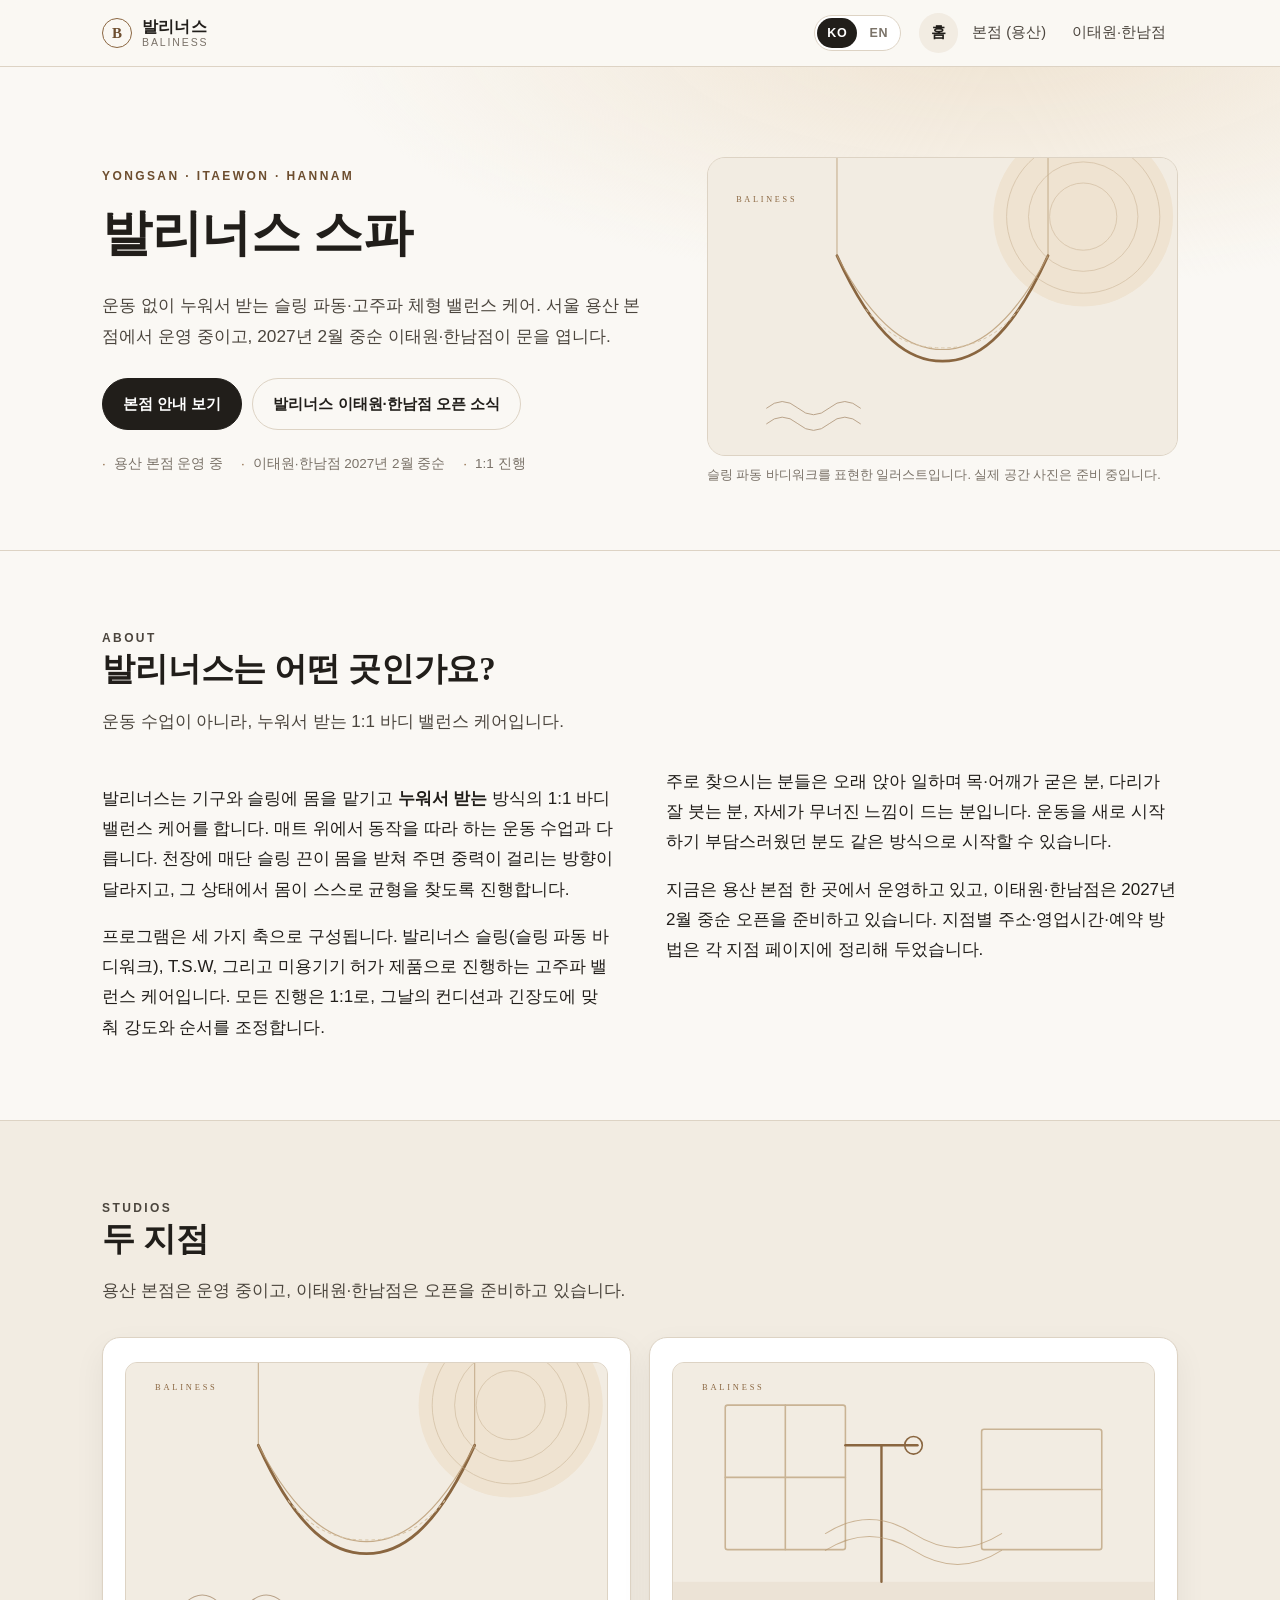
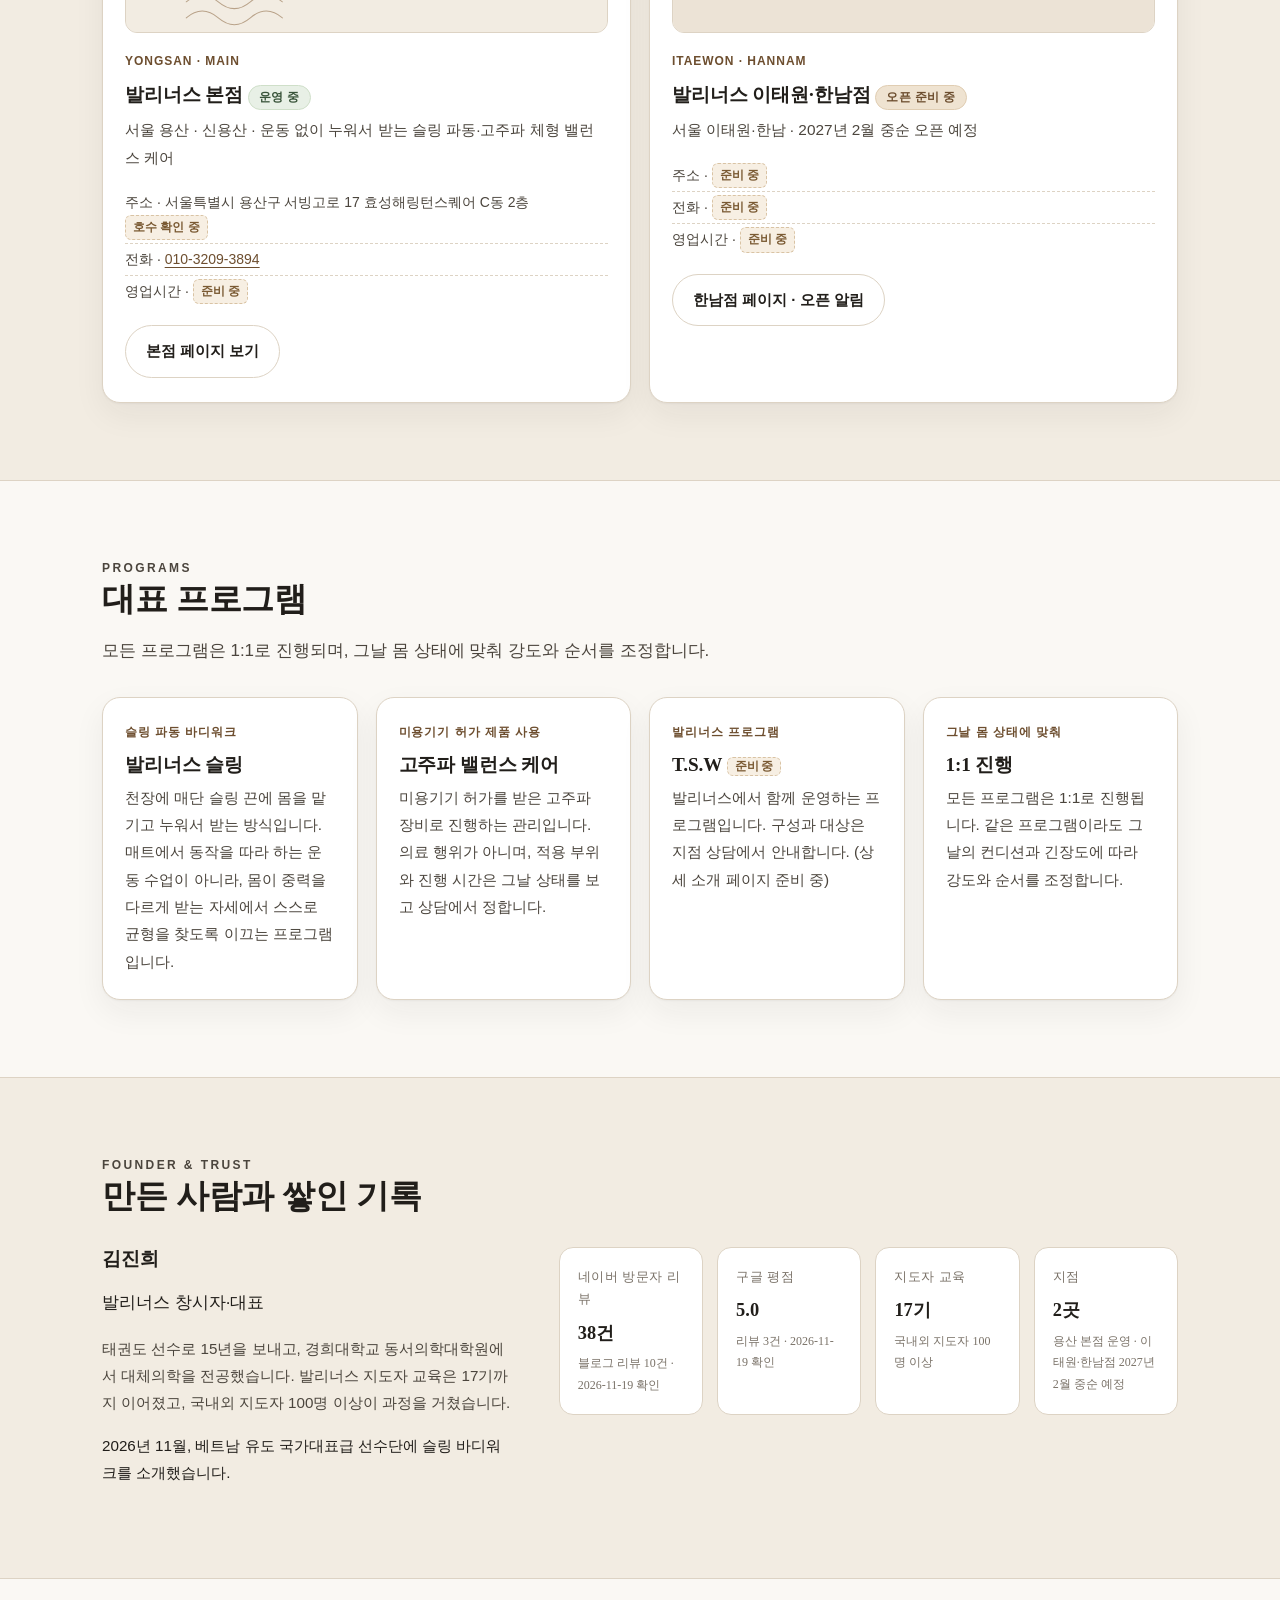
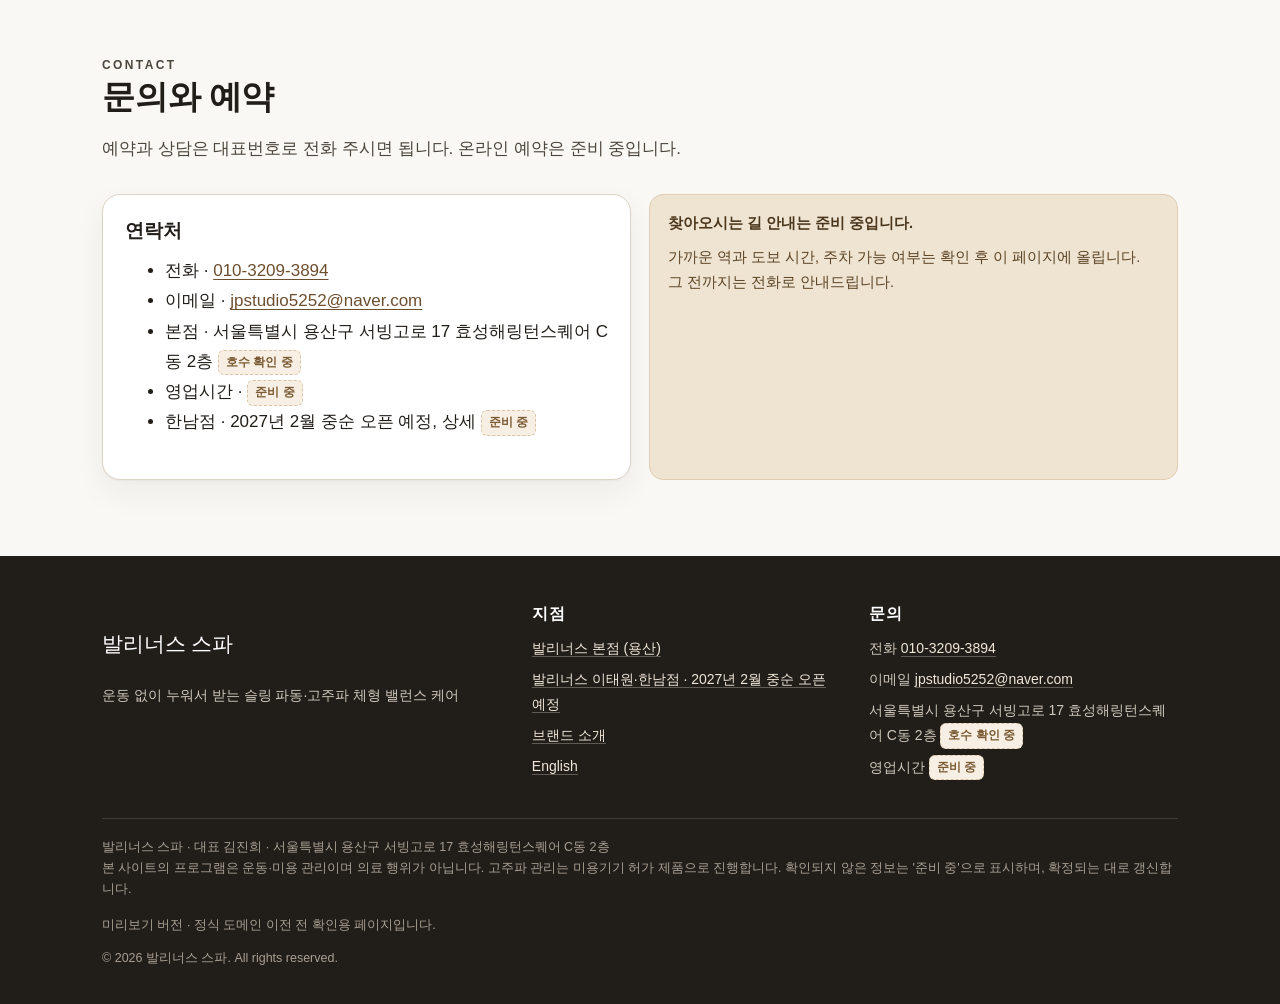
==== index.html @ e9047c82 "발리너스 홈페이지 GEO 구조 + 미리보기 (루트·본점·한남점·영문)" ====
<!doctype html>
<html lang="ko">
<head>
<meta charset="utf-8">
<meta name="viewport" content="width=device-width, initial-scale=1">
<title>발리너스 스파 | 용산 본점 · 이태원·한남점 (2027년 2월 중순 오픈 예정)</title>
<meta name="description" content="운동 없이 누워서 받는 슬링 파동·고주파 체형 밸런스 케어. 서울 용산 본점 운영 중, 2027년 2월 중순 이태원·한남점 오픈 예정. 지점별 주소·전화·프로그램 안내.">
<link rel="canonical" href="https://jpstudio5252-eng.github.io/baliness-site/">
<link rel="alternate" hreflang="ko" href="https://jpstudio5252-eng.github.io/baliness-site/">
<link rel="alternate" hreflang="en" href="https://jpstudio5252-eng.github.io/baliness-site/en/">
<link rel="alternate" hreflang="x-default" href="https://jpstudio5252-eng.github.io/baliness-site/">
<meta name="robots" content="index,follow,max-image-preview:large">
<meta property="og:type" content="website">
<meta property="og:site_name" content="발리너스 스파">
<meta property="og:title" content="발리너스 스파 | 용산 본점 · 이태원·한남점 (2027년 2월 중순 오픈 예정)">
<meta property="og:description" content="운동 없이 누워서 받는 슬링 파동·고주파 체형 밸런스 케어. 서울 용산 본점 운영 중, 2027년 2월 중순 이태원·한남점 오픈 예정. 지점별 주소·전화·프로그램 안내.">
<meta property="og:url" content="https://jpstudio5252-eng.github.io/baliness-site/">
<meta property="og:image" content="https://jpstudio5252-eng.github.io/baliness-site/assets/img/sling.svg">
<meta property="og:locale" content="ko_KR">
<meta property="og:locale:alternate" content="en_US">
<meta name="twitter:card" content="summary_large_image">
<meta name="theme-color" content="#faf8f4">
<link rel="icon" href="data:image/svg+xml,%3Csvg xmlns='http://www.w3.org/2000/svg' viewBox='0 0 64 64'%3E%3Crect width='64' height='64' rx='14' fill='%23211e1a'/%3E%3Ctext x='32' y='44' font-family='Georgia,serif' font-size='32' fill='%23efe3d1' text-anchor='middle'%3EB%3C/text%3E%3C/svg%3E">
<link rel="stylesheet" href="assets/style.css">
<script type="application/ld+json">
{
  "@context": "https://schema.org",
  "@graph": [
    {
      "@type": "Organization",
      "@id": "https://jpstudio5252-eng.github.io/baliness-site/#organization",
      "name": "발리너스 스파",
      "alternateName": [
        "발리너스",
        "발리너스본점",
        "Baliness"
      ],
      "url": "https://jpstudio5252-eng.github.io/baliness-site/",
      "description": "운동 없이 누워서 받는 슬링 파동·고주파 체형 밸런스 케어",
      "founder": {
        "@id": "https://jpstudio5252-eng.github.io/baliness-site/#founder"
      },
      "contactPoint": {
        "@type": "ContactPoint",
        "telephone": "+821032093894",
        "email": "jpstudio5252@naver.com",
        "contactType": "customer service",
        "areaServed": "KR",
        "availableLanguage": [
          "ko",
          "en"
        ]
      }
    },
    {
      "@type": "WebSite",
      "@id": "https://jpstudio5252-eng.github.io/baliness-site/#website",
      "url": "https://jpstudio5252-eng.github.io/baliness-site/",
      "name": "발리너스 스파",
      "inLanguage": "ko-KR",
      "publisher": {
        "@id": "https://jpstudio5252-eng.github.io/baliness-site/#organization"
      }
    },
    {
      "@type": "Person",
      "@id": "https://jpstudio5252-eng.github.io/baliness-site/#founder",
      "name": "김진희",
      "jobTitle": "발리너스 창시자·대표",
      "worksFor": {
        "@id": "https://jpstudio5252-eng.github.io/baliness-site/#organization"
      },
      "alumniOf": {
        "@type": "CollegeOrUniversity",
        "name": "경희대학교 동서의학대학원"
      },
      "description": "태권도 선수 15년, 발리너스 지도자 교육 17기 운영, 국내외 지도자 100명 이상."
    },
    {
      "@type": [
        "HealthAndBeautyBusiness",
        "LocalBusiness"
      ],
      "@id": "https://jpstudio5252-eng.github.io/baliness-site/#yongsan",
      "name": "발리너스 본점",
      "alternateName": [
        "발리너스",
        "발리너스본점",
        "Baliness"
      ],
      "url": "https://jpstudio5252-eng.github.io/baliness-site/yongsan/",
      "parentOrganization": {
        "@id": "https://jpstudio5252-eng.github.io/baliness-site/#organization"
      },
      "branchOf": {
        "@id": "https://jpstudio5252-eng.github.io/baliness-site/#organization"
      },
      "image": "https://jpstudio5252-eng.github.io/baliness-site/assets/img/sling.svg",
      "areaServed": [
        {
          "@type": "City",
          "name": "서울"
        },
        {
          "@type": "AdministrativeArea",
          "name": "용산구"
        }
      ],
      "description": "서울특별시 용산구 서빙고로 17 효성해링턴스퀘어 C동 2층에서 1:1 슬링 파동·고주파 체형 밸런스 케어를 진행하는 본점입니다.",
      "address": {
        "@type": "PostalAddress",
        "streetAddress": "서빙고로 17, 효성해링턴스퀘어 C동 2층",
        "addressLocality": "용산구",
        "addressRegion": "서울특별시",
        "addressCountry": "KR"
      },
      "telephone": "+821032093894",
      "geo": {
        "@type": "GeoCoordinates",
        "latitude": 37.5258963,
        "longitude": 126.9676579
      },
      "hasOfferCatalog": {
        "@type": "OfferCatalog",
        "name": "프로그램",
        "itemListElement": [
          {
            "@type": "Offer",
            "itemOffered": {
              "@type": "Service",
              "name": "발리너스 슬링",
              "description": "천장에 매단 슬링 끈에 몸을 맡기고 누워서 받는 방식입니다. 매트에서 동작을 따라 하는 운동 수업이 아니라, 몸이 중력을 다르게 받는 자세에서 스스로 균형을 찾도록 이끄는 프로그램입니다."
            }
          },
          {
            "@type": "Offer",
            "itemOffered": {
              "@type": "Service",
              "name": "고주파 밸런스 케어",
              "description": "미용기기 허가를 받은 고주파 장비로 진행하는 관리입니다. 의료 행위가 아니며, 적용 부위와 진행 시간은 그날 상태를 보고 상담에서 정합니다."
            }
          },
          {
            "@type": "Offer",
            "itemOffered": {
              "@type": "Service",
              "name": "T.S.W",
              "description": "발리너스에서 함께 운영하는 프로그램입니다. 구성과 대상은 지점 상담에서 안내합니다. (상세 소개 페이지 준비 중)"
            }
          },
          {
            "@type": "Offer",
            "itemOffered": {
              "@type": "Service",
              "name": "1:1 진행",
              "description": "모든 프로그램은 1:1로 진행됩니다. 같은 프로그램이라도 그날의 컨디션과 긴장도에 따라 강도와 순서를 조정합니다."
            }
          }
        ]
      }
    },
    {
      "@type": [
        "HealthAndBeautyBusiness",
        "LocalBusiness"
      ],
      "@id": "https://jpstudio5252-eng.github.io/baliness-site/#hannam",
      "name": "발리너스 이태원·한남점",
      "alternateName": [
        "발리너스",
        "발리너스본점",
        "Baliness"
      ],
      "url": "https://jpstudio5252-eng.github.io/baliness-site/hannam/",
      "parentOrganization": {
        "@id": "https://jpstudio5252-eng.github.io/baliness-site/#organization"
      },
      "branchOf": {
        "@id": "https://jpstudio5252-eng.github.io/baliness-site/#organization"
      },
      "image": "https://jpstudio5252-eng.github.io/baliness-site/assets/img/space.svg",
      "areaServed": [
        {
          "@type": "City",
          "name": "Seoul"
        },
        {
          "@type": "Place",
          "name": "Itaewon"
        },
        {
          "@type": "Place",
          "name": "Hannam"
        }
      ],
      "description": "발리너스 이태원·한남점. 2027년 2월 중순 오픈 예정. 본점과 같은 슬링 파동·고주파 체형 밸런스 케어를 중심으로 운영하며, 주소·전화·영업시간·가격은 확정 후 공지합니다."
    },
    {
      "@type": "Service",
      "@id": "https://jpstudio5252-eng.github.io/baliness-site/#yongsan-service-sling",
      "name": "발리너스 슬링",
      "serviceType": "슬링 파동 바디워크",
      "description": "천장에 매단 슬링 끈에 몸을 맡기고 누워서 받는 방식입니다. 매트에서 동작을 따라 하는 운동 수업이 아니라, 몸이 중력을 다르게 받는 자세에서 스스로 균형을 찾도록 이끄는 프로그램입니다.",
      "provider": {
        "@id": "https://jpstudio5252-eng.github.io/baliness-site/#yongsan"
      },
      "areaServed": {
        "@type": "City",
        "name": "서울"
      },
      "availableChannel": {
        "@type": "ServiceChannel",
        "servicePhone": {
          "@type": "ContactPoint",
          "telephone": "+821032093894"
        }
      }
    },
    {
      "@type": "Service",
      "@id": "https://jpstudio5252-eng.github.io/baliness-site/#yongsan-service-highfreq",
      "name": "고주파 밸런스 케어",
      "serviceType": "미용기기 허가 제품 사용",
      "description": "미용기기 허가를 받은 고주파 장비로 진행하는 관리입니다. 의료 행위가 아니며, 적용 부위와 진행 시간은 그날 상태를 보고 상담에서 정합니다.",
      "provider": {
        "@id": "https://jpstudio5252-eng.github.io/baliness-site/#yongsan"
      },
      "areaServed": {
        "@type": "City",
        "name": "서울"
      },
      "availableChannel": {
        "@type": "ServiceChannel",
        "servicePhone": {
          "@type": "ContactPoint",
          "telephone": "+821032093894"
        }
      }
    },
    {
      "@type": "BreadcrumbList",
      "@id": "https://jpstudio5252-eng.github.io/baliness-site/#breadcrumb-home",
      "itemListElement": [
        {
          "@type": "ListItem",
          "position": 1,
          "name": "홈",
          "item": "https://jpstudio5252-eng.github.io/baliness-site/"
        }
      ]
    },
    {
      "@type": "WebPage",
      "@id": "https://jpstudio5252-eng.github.io/baliness-site/#webpage",
      "url": "https://jpstudio5252-eng.github.io/baliness-site/",
      "name": "발리너스 스파 | 용산 본점 · 이태원·한남점 (2027년 2월 중순 오픈 예정)",
      "description": "운동 없이 누워서 받는 슬링 파동·고주파 체형 밸런스 케어. 서울 용산 본점 운영 중, 2027년 2월 중순 이태원·한남점 오픈 예정. 지점별 주소·전화·프로그램 안내.",
      "inLanguage": "ko-KR",
      "isPartOf": {
        "@id": "https://jpstudio5252-eng.github.io/baliness-site/#website"
      },
      "publisher": {
        "@id": "https://jpstudio5252-eng.github.io/baliness-site/#organization"
      },
      "about": [
        {
          "@id": "https://jpstudio5252-eng.github.io/baliness-site/#organization"
        }
      ]
    }
  ]
}
</script>
</head>
<body>
<a class="skip-link" href="#main">본문으로 바로가기</a><header class="site-header"><div class="wrap header-inner"><a class="brand" href="./"><span class="brand-mark" aria-hidden="true">B</span><span class="brand-text"><span class="brand-name">발리너스</span><span class="brand-sub">Baliness</span></span></a><nav class="lang-switch" aria-label="언어 선택"><a href="./" hreflang="ko" aria-current="true" lang="ko">KO</a><a href="en/" hreflang="en" lang="en">EN</a></nav><nav class="site-nav" aria-label="주 메뉴"><a href="./" aria-current="page">홈</a><a href="yongsan/">본점 (용산)</a><a href="hannam/">이태원·한남점</a></nav></div></header>
<main id="main">

<div class="hero"><div class="wrap hero-grid">
  <div>
    <p class="eyebrow">Yongsan · Itaewon · Hannam</p>
    <h1>발리너스 스파</h1>
    <p class="lede">운동 없이 누워서 받는 슬링 파동·고주파 체형 밸런스 케어. 서울 용산 본점에서 운영 중이고, 2027년 2월 중순 이태원·한남점이 문을 엽니다.</p>
    <div class="hero-actions">
      <a class="btn" href="yongsan/">본점 안내 보기</a>
      <a class="btn btn--ghost" href="hannam/">발리너스 이태원·한남점 오픈 소식</a>
    </div>
    <ul class="hero-meta">
      <li>용산 본점 운영 중</li>
      <li>이태원·한남점 2027년 2월 중순</li>
      <li>1:1 진행</li>
    </ul>
  </div>
  <figure class="hero-figure">
    <img src="assets/img/sling.svg" alt="천장에 매단 슬링 끈과 파동선을 추상적으로 그린 일러스트" width="1200" height="760">
    <figcaption>슬링 파동 바디워크를 표현한 일러스트입니다. 실제 공간 사진은 준비 중입니다.</figcaption>
  </figure>
</div></div>

<section class="section"><div class="wrap">
  <div class="section-head">
    <p class="eyebrow">About</p>
    <h2>발리너스는 어떤 곳인가요?</h2>
    <p>운동 수업이 아니라, 누워서 받는 1:1 바디 밸런스 케어입니다.</p>
  </div>
  <div class="prose prose--two">
    <p>발리너스는 기구와 슬링에 몸을 맡기고 <strong>누워서 받는</strong> 방식의 1:1 바디 밸런스 케어를 합니다. 매트 위에서 동작을 따라 하는 운동 수업과 다릅니다. 천장에 매단 슬링 끈이 몸을 받쳐 주면 중력이 걸리는 방향이 달라지고, 그 상태에서 몸이 스스로 균형을 찾도록 진행합니다.</p>
    <p>프로그램은 세 가지 축으로 구성됩니다. 발리너스 슬링(슬링 파동 바디워크), T.S.W, 그리고 미용기기 허가 제품으로 진행하는 고주파 밸런스 케어입니다. 모든 진행은 1:1로, 그날의 컨디션과 긴장도에 맞춰 강도와 순서를 조정합니다.</p>
    <p>주로 찾으시는 분들은 오래 앉아 일하며 목·어깨가 굳은 분, 다리가 잘 붓는 분, 자세가 무너진 느낌이 드는 분입니다. 운동을 새로 시작하기 부담스러웠던 분도 같은 방식으로 시작할 수 있습니다.</p>
    <p>지금은 용산 본점 한 곳에서 운영하고 있고, 이태원·한남점은 2027년 2월 중순 오픈을 준비하고 있습니다. 지점별 주소·영업시간·예약 방법은 각 지점 페이지에 정리해 두었습니다.</p>
  </div>
</div></section>

<section class="section section--tint"><div class="wrap">
  <div class="section-head">
    <p class="eyebrow">Studios</p>
    <h2>두 지점</h2>
    <p>용산 본점은 운영 중이고, 이태원·한남점은 오픈을 준비하고 있습니다.</p>
  </div>
  <div class="grid grid--2">
    <article class="card branch-card">
      <img src="assets/img/sling.svg" alt="용산 본점의 슬링 프로그램을 표현한 일러스트" width="1200" height="760">
      <p class="card-sub">Yongsan · Main</p>
      <h3>발리너스 본점 <span class="status status--open">운영 중</span></h3>
      <p>서울 용산 · 신용산 · 운동 없이 누워서 받는 슬링 파동·고주파 체형 밸런스 케어</p>
      <ul class="branch-meta">
        <li>주소 · 서울특별시 용산구 서빙고로 17 효성해링턴스퀘어 C동 2층 <span class="todo">호수 확인 중</span></li>
        <li>전화 · <a href="tel:+821032093894">010-3209-3894</a></li>
        <li>영업시간 · <span class="todo">준비 중</span></li>
      </ul>
      <div class="card-actions"><a class="btn btn--ghost" href="yongsan/">본점 페이지 보기</a></div>
    </article>
    <article class="card branch-card">
      <img src="assets/img/space.svg" alt="이태원·한남점의 공간을 선으로 표현한 추상 일러스트" width="1200" height="760">
      <p class="card-sub">Itaewon · Hannam</p>
      <h3>발리너스 이태원·한남점 <span class="status status--soon">오픈 준비 중</span></h3>
      <p>서울 이태원·한남 · 2027년 2월 중순 오픈 예정</p>
      <ul class="branch-meta">
        <li>주소 · <span class="todo">준비 중</span></li>
        <li>전화 · <span class="todo">준비 중</span></li>
        <li>영업시간 · <span class="todo">준비 중</span></li>
      </ul>
      <div class="card-actions"><a class="btn btn--ghost" href="hannam/">한남점 페이지 · 오픈 알림</a></div>
    </article>
  </div>
</div></section>

<section class="section"><div class="wrap">
  <div class="section-head">
    <p class="eyebrow">Programs</p>
    <h2>대표 프로그램</h2>
    <p>모든 프로그램은 1:1로 진행되며, 그날 몸 상태에 맞춰 강도와 순서를 조정합니다.</p>
  </div>
  <div class="grid grid--4"><article class="card"><p class="card-sub">슬링 파동 바디워크</p><h3>발리너스 슬링</h3><p>천장에 매단 슬링 끈에 몸을 맡기고 누워서 받는 방식입니다. 매트에서 동작을 따라 하는 운동 수업이 아니라, 몸이 중력을 다르게 받는 자세에서 스스로 균형을 찾도록 이끄는 프로그램입니다.</p></article><article class="card"><p class="card-sub">미용기기 허가 제품 사용</p><h3>고주파 밸런스 케어</h3><p>미용기기 허가를 받은 고주파 장비로 진행하는 관리입니다. 의료 행위가 아니며, 적용 부위와 진행 시간은 그날 상태를 보고 상담에서 정합니다.</p></article><article class="card"><p class="card-sub">발리너스 프로그램</p><h3>T.S.W <span class="todo">준비 중</span></h3><p>발리너스에서 함께 운영하는 프로그램입니다. 구성과 대상은 지점 상담에서 안내합니다. (상세 소개 페이지 준비 중)</p></article><article class="card"><p class="card-sub">그날 몸 상태에 맞춰</p><h3>1:1 진행</h3><p>모든 프로그램은 1:1로 진행됩니다. 같은 프로그램이라도 그날의 컨디션과 긴장도에 따라 강도와 순서를 조정합니다.</p></article></div>
</div></section>

<section class="section section--tint"><div class="wrap">
  <div class="section-head">
    <p class="eyebrow">Founder &amp; Trust</p>
    <h2>만든 사람과 쌓인 기록</h2>
  </div>
  <div class="founder">
    <div>
      <h3>김진희</h3>
      <p>발리너스 창시자·대표</p>
      <p class="lede" style="font-size:.95rem">태권도 선수로 15년을 보내고, 경희대학교 동서의학대학원에서 대체의학을 전공했습니다. 발리너스 지도자 교육은 17기까지 이어졌고, 국내외 지도자 100명 이상이 과정을 거쳤습니다.</p>
      <p style="font-size:.95rem">2026년 11월, 베트남 유도 국가대표급 선수단에 슬링 바디워크를 소개했습니다.</p>
    </div>
    <div><dl class="facts"><div class="fact"><dt>네이버 방문자 리뷰</dt><dd>38건<small>블로그 리뷰 10건 · 2026-11-19 확인</small></dd></div><div class="fact"><dt>구글 평점</dt><dd>5.0<small>리뷰 3건 · 2026-11-19 확인</small></dd></div><div class="fact"><dt>지도자 교육</dt><dd>17기<small>국내외 지도자 100명 이상</small></dd></div><div class="fact"><dt>지점</dt><dd>2곳<small>용산 본점 운영 · 이태원·한남점 2027년 2월 중순 예정</small></dd></div></dl></div>
  </div>
</div></section>

<section class="section" id="contact"><div class="wrap">
  <div class="section-head">
    <p class="eyebrow">Contact</p>
    <h2>문의와 예약</h2>
    <p>예약과 상담은 대표번호로 전화 주시면 됩니다. 온라인 예약은 준비 중입니다.</p>
  </div>
  <div class="grid grid--2">
    <div class="card">
      <h3>연락처</h3>
      <ul class="branch-meta" style="margin-top:6px">
        <li>전화 · <a href="tel:+821032093894">010-3209-3894</a></li>
        <li>이메일 · <a href="mailto:jpstudio5252@naver.com">jpstudio5252@naver.com</a></li>
        <li>본점 · 서울특별시 용산구 서빙고로 17 효성해링턴스퀘어 C동 2층 <span class="todo">호수 확인 중</span></li>
        <li>영업시간 · <span class="todo">준비 중</span></li>
        <li>한남점 · 2027년 2월 중순 오픈 예정, 상세 <span class="todo">준비 중</span></li>
      </ul>
    </div>
    <div class="notice">
      <strong>찾아오시는 길 안내는 준비 중입니다.</strong>
      <p style="margin:.5em 0 0">가까운 역과 도보 시간, 주차 가능 여부는 확인 후 이 페이지에 올립니다. 그 전까지는 전화로 안내드립니다.</p>
    </div>
  </div>
</div></section>

</main>
<footer class="site-footer">
  <div class="wrap">
    <div class="footer-grid">
      <div>
        <p class="footer-brand">발리너스 스파</p>
        <p>운동 없이 누워서 받는 슬링 파동·고주파 체형 밸런스 케어</p>
      </div>
      <div>
        <h2>지점</h2>
        <ul>
          <li><a href="yongsan/">발리너스 본점 (용산)</a></li>
          <li><a href="hannam/">발리너스 이태원·한남점 · 2027년 2월 중순 오픈 예정</a></li>
          <li><a href="./">브랜드 소개</a></li>
          <li><a href="en/" lang="en" hreflang="en">English</a></li>
        </ul>
      </div>
      <div>
        <h2>문의</h2>
        <ul>
          <li>전화 <a href="tel:+821032093894">010-3209-3894</a></li>
          <li>이메일 <a href="mailto:jpstudio5252@naver.com">jpstudio5252@naver.com</a></li>
          <li>서울특별시 용산구 서빙고로 17 효성해링턴스퀘어 C동 2층 <span class="todo">호수 확인 중</span></li>
          <li>영업시간 <span class="todo">준비 중</span></li>
        </ul>
      </div>
    </div>
    <div class="footer-legal">발리너스 스파 · 대표 김진희 · 서울특별시 용산구 서빙고로 17 효성해링턴스퀘어 C동 2층<br>본 사이트의 프로그램은 운동·미용 관리이며 의료 행위가 아닙니다. 고주파 관리는 미용기기 허가 제품으로 진행합니다. 확인되지 않은 정보는 '준비 중'으로 표시하며, 확정되는 대로 갱신합니다.<p class="footer-legal" style="border-top:0;padding-top:0;margin-top:14px">미리보기 버전 · 정식 도메인 이전 전 확인용 페이지입니다.</p>
      <p style="margin:10px 0 0">© 2026 발리너스 스파. All rights reserved.</p>
    </div>
  </div>
</footer>
</body>
</html>
---- assets/style.css ----
/* BALINESS — static site stylesheet. No external fonts or assets. */

:root {
  --paper: #faf8f4;
  --paper-2: #f2ece2;
  --paper-3: #ece3d6;
  --ink: #211e1a;
  --ink-soft: #4b453d;
  --muted: #7a7268;
  --line: #ddd3c4;
  --accent: #8a6640;
  --accent-dark: #6d4e2f;
  --accent-soft: #efe3d1;
  --ok: #4a6b52;
  --radius: 18px;
  --max: 1120px;
  --shadow: 0 1px 2px rgba(33, 30, 26, .04), 0 12px 32px rgba(33, 30, 26, .06);
}

*,
*::before,
*::after { box-sizing: border-box; }

html { scroll-behavior: smooth; -webkit-text-size-adjust: 100%; }

body {
  margin: 0;
  background: var(--paper);
  color: var(--ink);
  font-family: -apple-system, BlinkMacSystemFont, "Apple SD Gothic Neo", "Noto Sans KR",
    "Malgun Gothic", "Segoe UI", Roboto, "Helvetica Neue", Arial, sans-serif;
  font-size: 17px;
  line-height: 1.78;
  -webkit-font-smoothing: antialiased;
  text-rendering: optimizeLegibility;
}

img, svg { max-width: 100%; height: auto; display: block; }

a { color: var(--accent-dark); text-underline-offset: .18em; }
a:hover { color: var(--ink); }

:focus-visible {
  outline: 3px solid var(--accent);
  outline-offset: 3px;
  border-radius: 4px;
}

.wrap { width: 100%; max-width: var(--max); margin: 0 auto; padding: 0 22px; }

.skip-link {
  position: absolute; left: -9999px; top: 0; background: var(--ink); color: #fff;
  padding: 10px 16px; z-index: 100; border-radius: 0 0 8px 0;
}
.skip-link:focus { left: 0; }

/* ---------- header ---------- */

.site-header {
  position: sticky; top: 0; z-index: 50;
  background: rgba(250, 248, 244, .92);
  backdrop-filter: saturate(140%) blur(10px);
  border-bottom: 1px solid var(--line);
}

.header-inner {
  display: flex; align-items: center; gap: 18px;
  min-height: 66px; flex-wrap: wrap;
  padding-top: 8px; padding-bottom: 8px;
}

.brand {
  display: inline-flex; align-items: center; gap: 10px;
  text-decoration: none; color: var(--ink);
  font-weight: 700; letter-spacing: .01em;
  margin-right: auto;
}
.brand-mark {
  width: 30px; height: 30px; flex: 0 0 30px;
  border: 1.5px solid var(--accent); border-radius: 50%;
  display: grid; place-items: center;
  font-family: Georgia, "Nanum Myeongjo", serif;
  font-size: 15px; color: var(--accent-dark);
}
.brand-text { display: flex; flex-direction: column; line-height: 1.2; }
.brand-name { font-size: 16px; }
.brand-sub { font-size: 10.5px; font-weight: 500; letter-spacing: .18em; color: var(--muted); text-transform: uppercase; }

.site-nav { display: flex; flex-wrap: wrap; gap: 4px 2px; }
.site-nav a {
  display: inline-block; padding: 7px 12px; border-radius: 999px;
  color: var(--ink-soft); text-decoration: none; font-size: 14.5px;
}
.site-nav a:hover { background: var(--paper-2); color: var(--ink); }
.site-nav a[aria-current="page"] { color: var(--ink); font-weight: 700; background: var(--paper-2); }

/* language switch */
.lang-switch {
  display: inline-flex; align-items: center;
  border: 1px solid var(--line); border-radius: 999px;
  background: #fff; padding: 2px; gap: 2px;
}
.lang-switch a {
  padding: 4px 10px; border-radius: 999px; font-size: 12.5px; font-weight: 700;
  letter-spacing: .06em; text-decoration: none; color: var(--muted);
}
.lang-switch a[aria-current="true"] { background: var(--ink); color: #fff; }
.lang-switch a:hover { color: var(--ink); }
.lang-switch a[aria-current="true"]:hover { color: #fff; }

/* On the Hannam pages the switch is brought forward and enlarged */
.lang-switch--lg { padding: 3px; border-color: var(--accent); }
.lang-switch--lg a { padding: 7px 16px; font-size: 14px; }
body.lang-first .brand { margin-right: 0; }
body.lang-first .lang-switch--lg { order: -1; margin-left: auto; }
@media (min-width: 760px) {
  body.lang-first .lang-switch--lg { order: 0; margin-left: 0; }
  body.lang-first .site-nav { margin-left: auto; }
}

/* ---------- hero ---------- */

.hero {
  position: relative;
  padding: clamp(44px, 7vw, 92px) 0 clamp(36px, 5vw, 64px);
  background:
    radial-gradient(1100px 420px at 78% -8%, var(--accent-soft) 0%, rgba(239, 227, 209, 0) 62%),
    var(--paper);
  border-bottom: 1px solid var(--line);
  overflow: hidden;
}
.hero-grid {
  display: grid; gap: clamp(24px, 4vw, 52px);
  grid-template-columns: 1fr;
  align-items: center;
}
@media (min-width: 900px) {
  .hero-grid { grid-template-columns: 1.08fr .92fr; }
}
.hero-figure { margin: 0; }
.hero-figure img {
  width: 100%; border-radius: var(--radius); border: 1px solid var(--line);
  background: var(--paper-2);
}
.hero-figure figcaption { margin-top: 8px; font-size: 12.5px; color: var(--muted); }

.eyebrow {
  margin: 0 0 14px; font-size: 12px; font-weight: 700; letter-spacing: .2em;
  text-transform: uppercase; color: var(--accent-dark);
}

h1, h2, h3, h4 {
  font-family: Georgia, "Nanum Myeongjo", "Apple SD Gothic Neo", serif;
  line-height: 1.25; margin: 0 0 .5em; letter-spacing: -.005em;
  font-weight: 700;
}
h1 { font-size: clamp(2rem, 4.4vw, 3.15rem); }
h2 { font-size: clamp(1.5rem, 2.8vw, 2.05rem); }
h3 { font-size: 1.2rem; }

.hero-title-en {
  font-family: Georgia, "Times New Roman", serif;
  font-size: clamp(2.15rem, 5.2vw, 3.9rem);
  letter-spacing: .01em; line-height: 1.1; margin-bottom: .35em;
}
.hero-title-ko { font-size: clamp(1.35rem, 2.4vw, 1.8rem); margin-bottom: .3em; }
.hero-ko { font-size: .98rem; color: var(--ink-soft); margin: .2em 0 0; }
.hero-en { font-size: 1.02rem; color: var(--ink-soft); margin: .2em 0 0; }
.hero-en--lead { font-size: clamp(1.05rem, 1.7vw, 1.28rem); color: var(--ink); }

.lede { font-size: 1.08rem; color: var(--ink-soft); max-width: 46em; }

.hero-actions { display: flex; flex-wrap: wrap; gap: 10px; margin-top: 26px; }

.btn {
  display: inline-flex; align-items: center; justify-content: center; gap: 8px;
  padding: 12px 20px; border-radius: 999px; text-decoration: none;
  font-size: 15px; font-weight: 700; border: 1.5px solid var(--ink);
  background: var(--ink); color: #fff;
}
.btn:hover { background: #000; color: #fff; }
.btn--ghost { background: transparent; color: var(--ink); border-color: var(--line); }
.btn--ghost:hover { background: #fff; color: var(--ink); border-color: var(--ink); }
.btn--accent { background: var(--accent-dark); border-color: var(--accent-dark); }

.hero-meta {
  display: flex; flex-wrap: wrap; gap: 8px 18px; margin: 22px 0 0; padding: 0;
  list-style: none; font-size: 13.5px; color: var(--muted);
}
.hero-meta li::before { content: "·"; margin-right: 8px; color: var(--accent); }

/* ---------- sections ---------- */

.section { padding: clamp(44px, 6vw, 80px) 0; }
.section--tint { background: var(--paper-2); border-block: 1px solid var(--line); }
.section-head { max-width: 46em; margin-bottom: 30px; }
.section-head p { margin: 0; color: var(--ink-soft); }

.prose p { max-width: 44em; }
.prose p + p { margin-top: 1em; }
.prose--two { columns: 1; }
@media (min-width: 860px) {
  .prose--two { columns: 2; column-gap: 52px; }
  .prose--two p { break-inside: avoid; }
}

/* ---------- cards ---------- */

.grid { display: grid; gap: 18px; }
.grid--2 { grid-template-columns: 1fr; }
.grid--3 { grid-template-columns: 1fr; }
.grid--4 { grid-template-columns: 1fr; }
@media (min-width: 700px) {
  .grid--2 { grid-template-columns: repeat(2, 1fr); }
  .grid--3 { grid-template-columns: repeat(2, 1fr); }
  .grid--4 { grid-template-columns: repeat(2, 1fr); }
}
@media (min-width: 1000px) {
  .grid--3 { grid-template-columns: repeat(3, 1fr); }
  .grid--4 { grid-template-columns: repeat(4, 1fr); }
}

.card {
  background: #fff; border: 1px solid var(--line); border-radius: var(--radius);
  padding: 24px 22px; box-shadow: var(--shadow);
  display: flex; flex-direction: column;
}
.card h3 { margin-bottom: .35em; }
.card p { margin: 0; color: var(--ink-soft); font-size: .96rem; }
.card .card-sub {
  font-size: 12px; letter-spacing: .08em; text-transform: uppercase;
  color: var(--accent-dark); font-weight: 700; margin-bottom: 10px;
}

.branch-card { position: relative; }
.branch-card img {
  width: 100%; aspect-ratio: 16 / 9; object-fit: cover;
  border-radius: 12px; border: 1px solid var(--line); margin-bottom: 18px;
  background: var(--paper-2);
}
.branch-card .branch-meta {
  list-style: none; padding: 0; margin: 16px 0 0; font-size: 14px; color: var(--ink-soft);
}
.branch-card .branch-meta li { padding: 3px 0; border-top: 1px dashed var(--line); }
.branch-card .branch-meta li:first-child { border-top: 0; }
.branch-card .card-actions { margin-top: 18px; }

.status {
  display: inline-flex; align-items: center; gap: 6px;
  font-size: 12px; font-weight: 700; letter-spacing: .04em;
  padding: 4px 10px; border-radius: 999px; border: 1px solid var(--line);
  background: var(--paper-2); color: var(--ink-soft);
}
.status--open { background: #e8f0e6; border-color: #cfdfc9; color: #39543a; }
.status--soon { background: var(--accent-soft); border-color: #e0cdb2; color: var(--accent-dark); }
.status--todo { background: #f6efe4; border-color: #e6d8c2; color: #7a5a33; }

.todo {
  display: inline-block; font-size: 12px; font-weight: 700; color: #7a5a33;
  background: #f7efe3; border: 1px dashed #d9c3a4; border-radius: 6px;
  padding: 1px 7px; vertical-align: 1px;
}

/* ---------- facts ---------- */

.facts { display: grid; gap: 14px; grid-template-columns: 1fr; margin: 0; }
@media (min-width: 640px) { .facts { grid-template-columns: repeat(2, 1fr); } }
@media (min-width: 980px) { .facts { grid-template-columns: repeat(4, 1fr); } }
.fact { background: #fff; border: 1px solid var(--line); border-radius: 14px; padding: 18px; }
.fact dt { font-size: 12.5px; color: var(--muted); letter-spacing: .04em; margin-bottom: 6px; }
.fact dd { margin: 0; font-size: 1.15rem; font-weight: 700; font-family: Georgia, serif; }
.fact dd small { display: block; font-family: inherit; font-size: 12px; font-weight: 400; color: var(--muted); margin-top: 4px; }

/* ---------- info table ---------- */

.info-table { width: 100%; border-collapse: collapse; margin: 0; font-size: 15.5px; }
.info-table th, .info-table td { text-align: left; padding: 13px 4px; border-top: 1px solid var(--line); vertical-align: top; }
.info-table th { width: 30%; min-width: 118px; color: var(--muted); font-weight: 600; font-size: 14px; }
.info-table tr:first-child th, .info-table tr:first-child td { border-top: 0; }

/* ---------- faq ---------- */

.faq details {
  background: #fff; border: 1px solid var(--line); border-radius: 14px;
  padding: 16px 20px; margin-bottom: 10px;
}
.faq summary { cursor: pointer; font-weight: 700; }
.faq summary::marker { color: var(--accent); }
.faq p { margin: 10px 0 0; color: var(--ink-soft); }

/* ---------- signup placeholder ---------- */

.signup {
  background: #fff; border: 1px solid var(--line); border-radius: var(--radius);
  padding: 26px 24px; box-shadow: var(--shadow);
}
.signup label { display: block; font-size: 13px; font-weight: 700; color: var(--ink-soft); margin-bottom: 6px; }
.signup input[type="email"], .signup input[type="text"] {
  width: 100%; padding: 12px 14px; font-size: 15px; color: var(--ink);
  background: var(--paper); border: 1px solid var(--line); border-radius: 10px;
  font-family: inherit;
}
.signup fieldset { border: 0; margin: 0; padding: 0; }
.signup fieldset[disabled] { opacity: .75; }
.signup .form-row { display: grid; gap: 12px; margin-bottom: 14px; }
@media (min-width: 560px) { .signup .form-row { grid-template-columns: 1fr 1fr; } }
.signup button {
  margin-top: 4px; padding: 12px 22px; border-radius: 999px; border: 1.5px solid var(--line);
  background: var(--paper-2); color: var(--muted); font-weight: 700; font-size: 15px;
  font-family: inherit; cursor: not-allowed;
}
.signup-note {
  margin: 14px 0 0; font-size: 13.5px; color: var(--ink-soft);
  border-top: 1px dashed var(--line); padding-top: 14px;
}

/* ---------- founder ---------- */

.founder { display: grid; gap: 26px; grid-template-columns: 1fr; align-items: start; }
@media (min-width: 860px) { .founder { grid-template-columns: .8fr 1.2fr; gap: 44px; } }
.founder ul { padding-left: 1.15em; margin: .6em 0 0; color: var(--ink-soft); }
.founder li { margin: .25em 0; }

/* ---------- breadcrumbs ---------- */

.breadcrumbs { font-size: 12.5px; color: var(--muted); padding: 14px 0 0; }
.breadcrumbs ol { list-style: none; display: flex; flex-wrap: wrap; gap: 6px; margin: 0; padding: 0; }
.breadcrumbs li + li::before { content: "/"; margin-right: 6px; color: var(--line); }
.breadcrumbs a { color: var(--muted); text-decoration: none; }
.breadcrumbs a:hover { color: var(--ink); }

/* ---------- notice ---------- */

.notice {
  background: var(--accent-soft); border: 1px solid #e0cdb2; border-radius: 14px;
  padding: 16px 18px; font-size: 14.5px; color: #5c4527;
}
.notice strong { color: #4a361c; }

/* ---------- footer ---------- */

.site-footer { background: var(--ink); color: #cfc7bb; padding: 48px 0 34px; font-size: 14px; }
.site-footer a { color: #efe6d8; text-decoration: none; border-bottom: 1px solid rgba(239, 230, 216, .3); }
.site-footer a:hover { color: #fff; }
.footer-grid { display: grid; gap: 28px; grid-template-columns: 1fr; }
@media (min-width: 760px) { .footer-grid { grid-template-columns: 1.3fr 1fr 1fr; } }
.site-footer h2 { color: #fff; font-size: 1rem; letter-spacing: .06em; text-transform: uppercase; margin-bottom: 12px; }
.site-footer ul { list-style: none; margin: 0; padding: 0; }
.site-footer li { margin: 6px 0; }
.footer-brand { font-family: Georgia, serif; font-size: 1.3rem; color: #fff; }
.footer-legal {
  margin-top: 32px; padding-top: 18px; border-top: 1px solid rgba(255, 255, 255, .14);
  font-size: 12.5px; color: #a89f92; line-height: 1.7;
}

/* ---------- misc ---------- */

.mt-0 { margin-top: 0; }
.mt-2 { margin-top: 1.4rem; }
.mt-3 { margin-top: 2.2rem; }
.center { text-align: center; }
.rule { border: 0; border-top: 1px solid var(--line); margin: 34px 0; }
.visually-hidden {
  position: absolute; width: 1px; height: 1px; padding: 0; margin: -1px;
  overflow: hidden; clip: rect(0 0 0 0); white-space: nowrap; border: 0;
}

@media (prefers-reduced-motion: reduce) {
  html { scroll-behavior: auto; }
  * { transition: none !important; animation: none !important; }
}
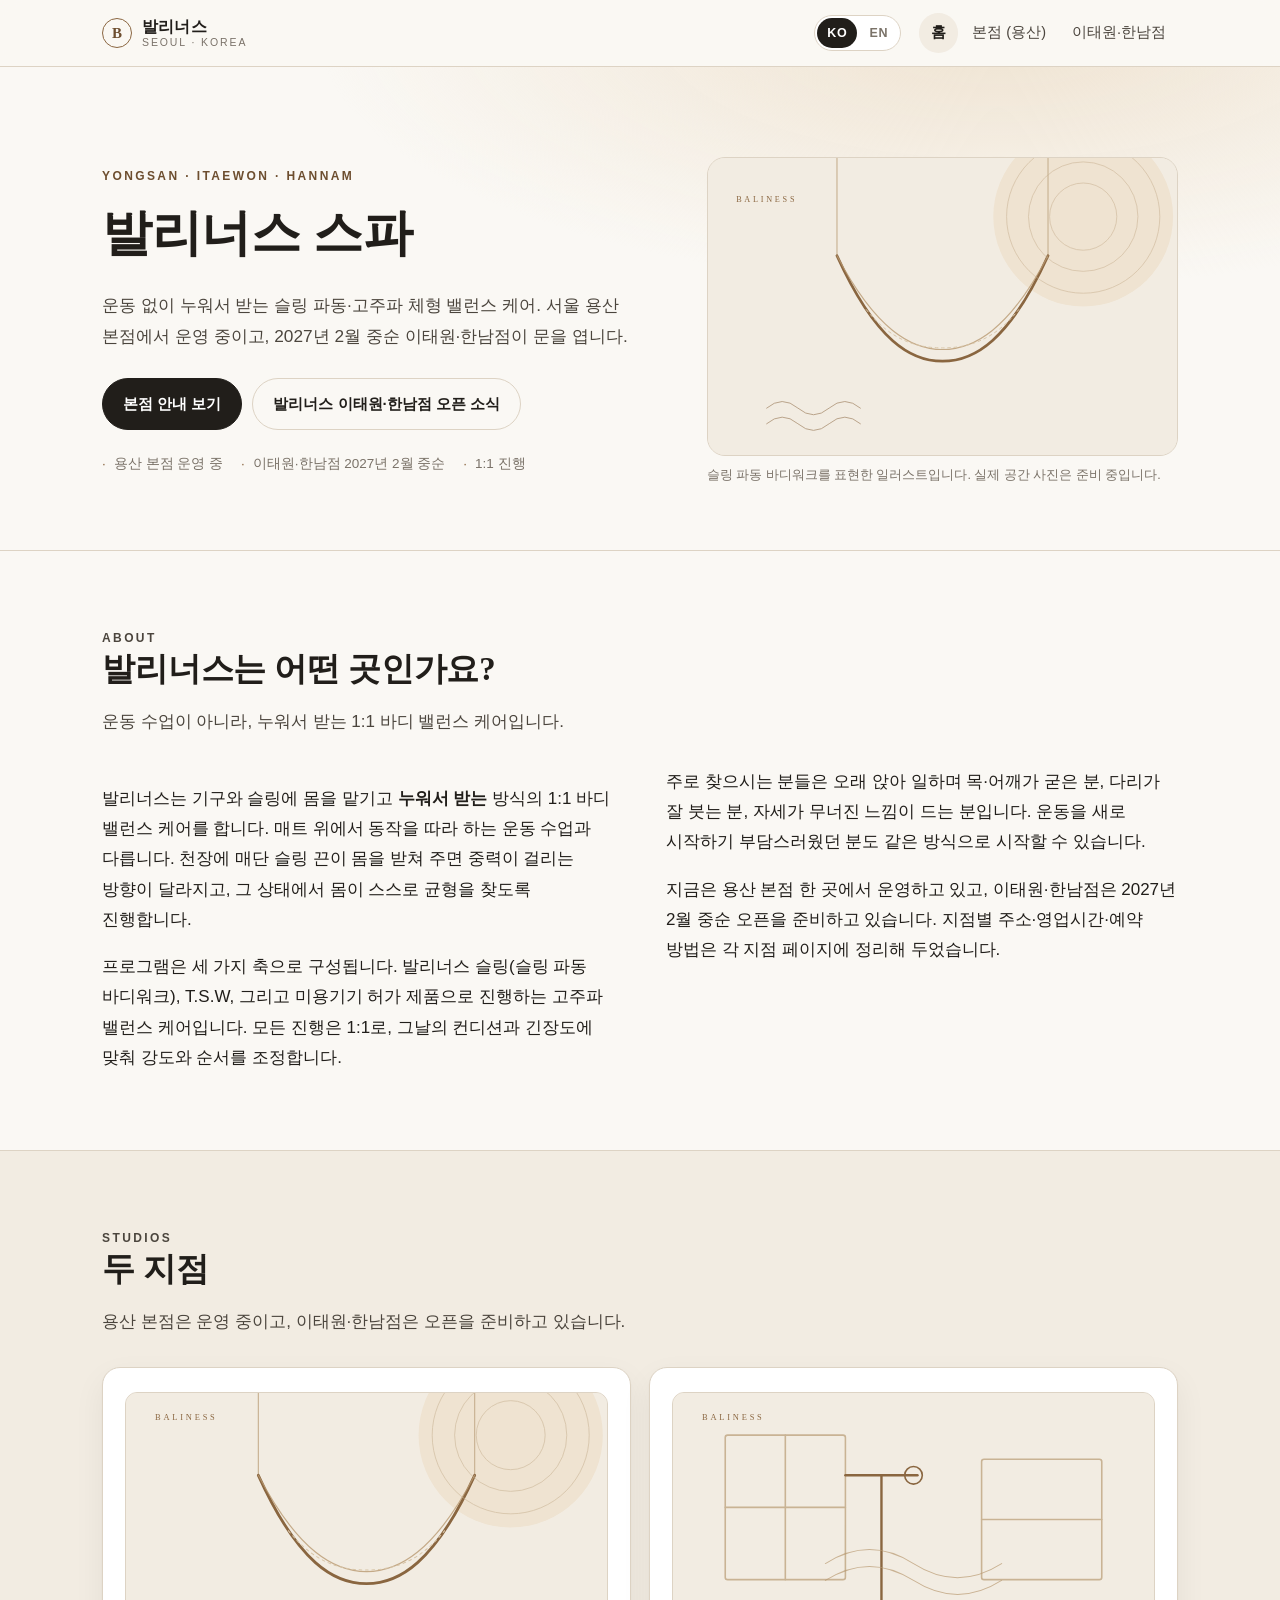
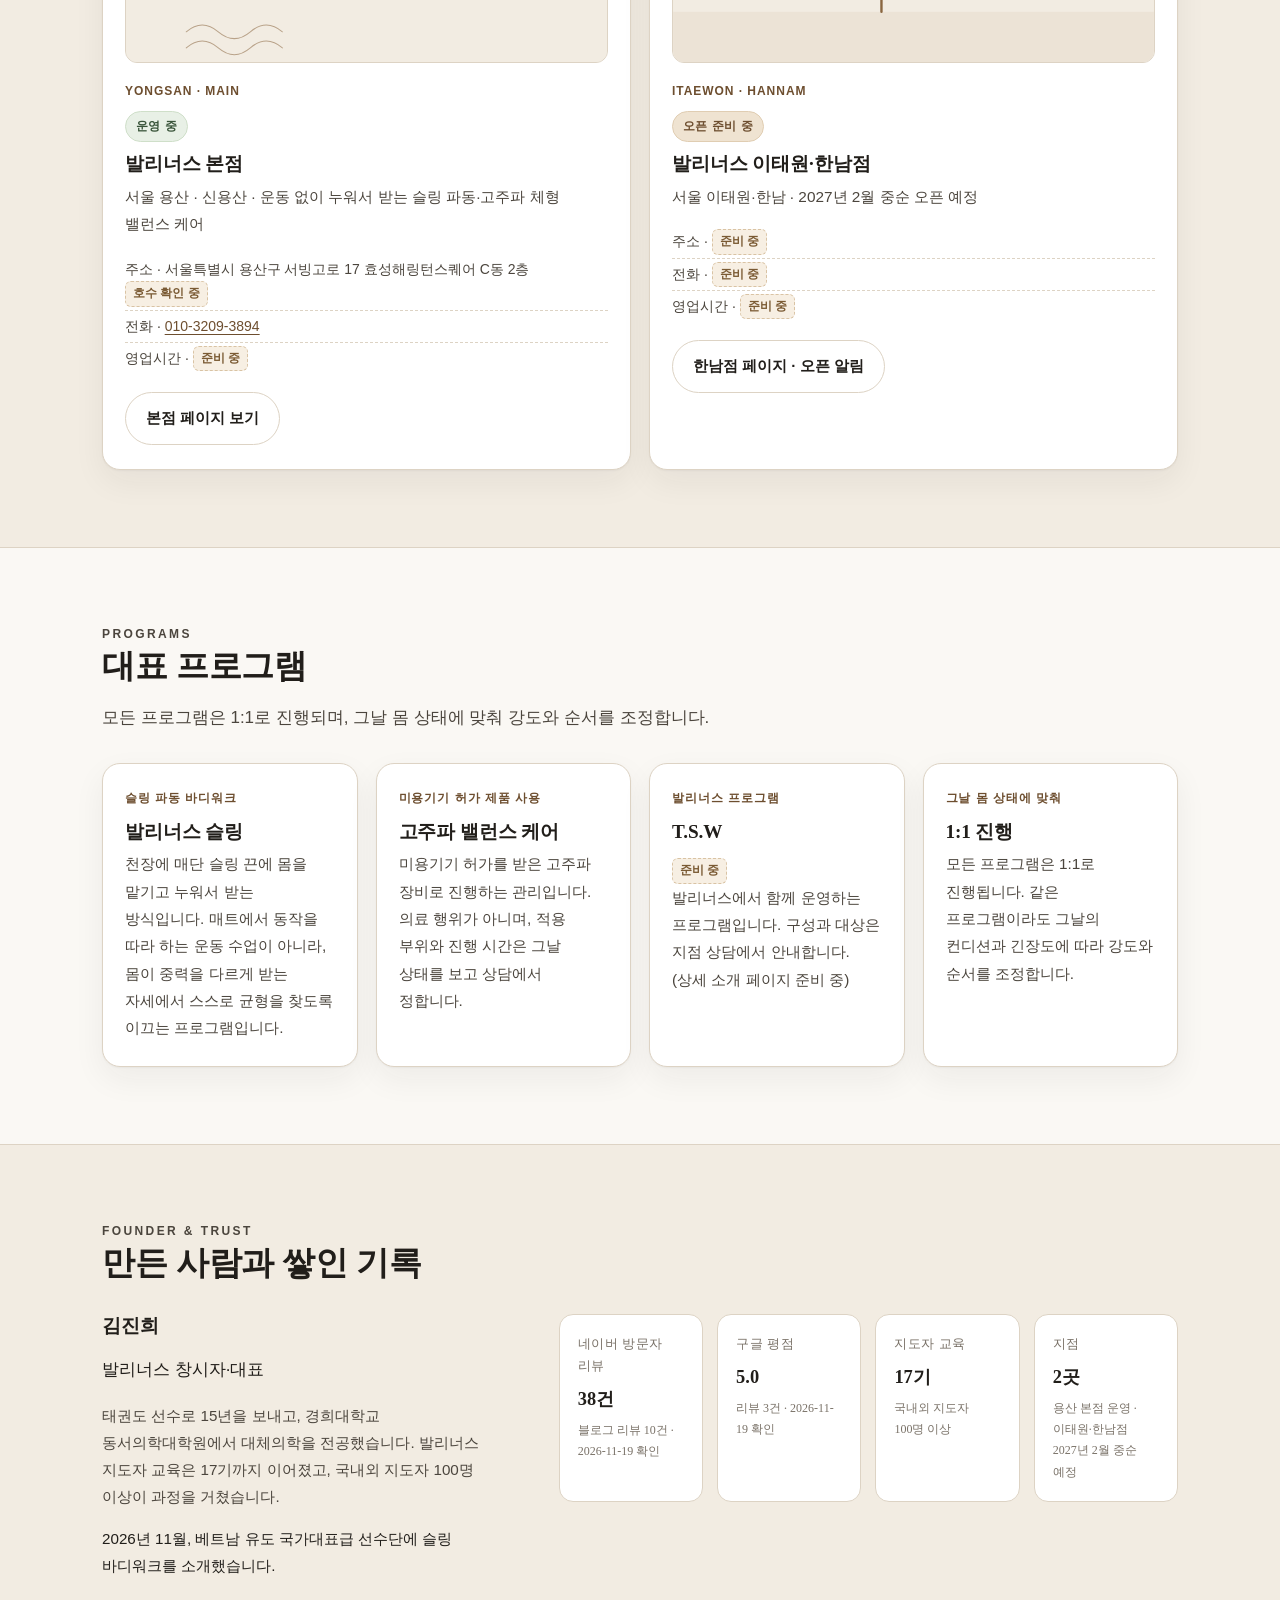
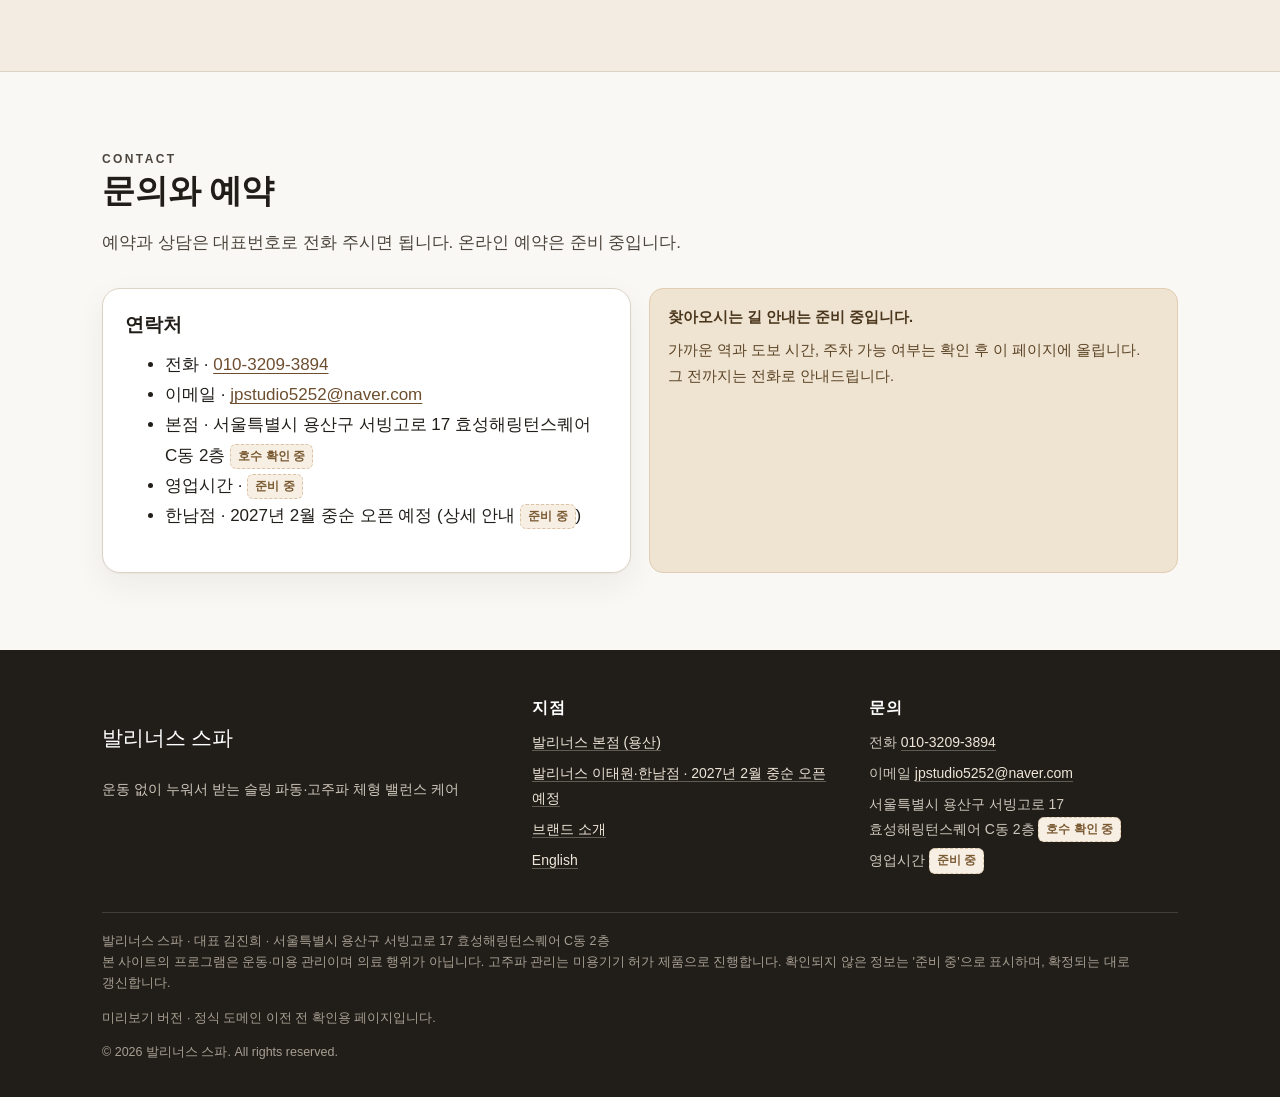
==== commit d80424ef: "홈페이지 미리보기: 타이포·상태 배지 정리" ====
--- a/index.html
+++ b/index.html
@@ -273,7 +273,7 @@
 </script>
 </head>
 <body>
-<a class="skip-link" href="#main">본문으로 바로가기</a><header class="site-header"><div class="wrap header-inner"><a class="brand" href="./"><span class="brand-mark" aria-hidden="true">B</span><span class="brand-text"><span class="brand-name">발리너스</span><span class="brand-sub">Baliness</span></span></a><nav class="lang-switch" aria-label="언어 선택"><a href="./" hreflang="ko" aria-current="true" lang="ko">KO</a><a href="en/" hreflang="en" lang="en">EN</a></nav><nav class="site-nav" aria-label="주 메뉴"><a href="./" aria-current="page">홈</a><a href="yongsan/">본점 (용산)</a><a href="hannam/">이태원·한남점</a></nav></div></header>
+<a class="skip-link" href="#main">본문으로 바로가기</a><header class="site-header"><div class="wrap header-inner"><a class="brand" href="./"><span class="brand-mark" aria-hidden="true">B</span><span class="brand-text"><span class="brand-name">발리너스</span><span class="brand-sub">Seoul · Korea</span></span></a><nav class="lang-switch" aria-label="언어 선택"><a href="./" hreflang="ko" aria-current="true" lang="ko">KO</a><a href="en/" hreflang="en" lang="en">EN</a></nav><nav class="site-nav" aria-label="주 메뉴"><a href="./" aria-current="page">홈</a><a href="yongsan/">본점 (용산)</a><a href="hannam/">이태원·한남점</a></nav></div></header>
 <main id="main">
 
 <div class="hero"><div class="wrap hero-grid">
@@ -321,7 +321,8 @@
     <article class="card branch-card">
       <img src="assets/img/sling.svg" alt="용산 본점의 슬링 프로그램을 표현한 일러스트" width="1200" height="760">
       <p class="card-sub">Yongsan · Main</p>
-      <h3>발리너스 본점 <span class="status status--open">운영 중</span></h3>
+      <p class="card-sub" style="margin-top:-2px"><span class="status status--open">운영 중</span></p>
+      <h3>발리너스 본점</h3>
       <p>서울 용산 · 신용산 · 운동 없이 누워서 받는 슬링 파동·고주파 체형 밸런스 케어</p>
       <ul class="branch-meta">
         <li>주소 · 서울특별시 용산구 서빙고로 17 효성해링턴스퀘어 C동 2층 <span class="todo">호수 확인 중</span></li>
@@ -333,7 +334,8 @@
     <article class="card branch-card">
       <img src="assets/img/space.svg" alt="이태원·한남점의 공간을 선으로 표현한 추상 일러스트" width="1200" height="760">
       <p class="card-sub">Itaewon · Hannam</p>
-      <h3>발리너스 이태원·한남점 <span class="status status--soon">오픈 준비 중</span></h3>
+      <p class="card-sub" style="margin-top:-2px"><span class="status status--soon">오픈 준비 중</span></p>
+    <h3>발리너스 이태원·한남점</h3>
       <p>서울 이태원·한남 · 2027년 2월 중순 오픈 예정</p>
       <ul class="branch-meta">
         <li>주소 · <span class="todo">준비 중</span></li>
@@ -351,7 +353,7 @@
     <h2>대표 프로그램</h2>
     <p>모든 프로그램은 1:1로 진행되며, 그날 몸 상태에 맞춰 강도와 순서를 조정합니다.</p>
   </div>
-  <div class="grid grid--4"><article class="card"><p class="card-sub">슬링 파동 바디워크</p><h3>발리너스 슬링</h3><p>천장에 매단 슬링 끈에 몸을 맡기고 누워서 받는 방식입니다. 매트에서 동작을 따라 하는 운동 수업이 아니라, 몸이 중력을 다르게 받는 자세에서 스스로 균형을 찾도록 이끄는 프로그램입니다.</p></article><article class="card"><p class="card-sub">미용기기 허가 제품 사용</p><h3>고주파 밸런스 케어</h3><p>미용기기 허가를 받은 고주파 장비로 진행하는 관리입니다. 의료 행위가 아니며, 적용 부위와 진행 시간은 그날 상태를 보고 상담에서 정합니다.</p></article><article class="card"><p class="card-sub">발리너스 프로그램</p><h3>T.S.W <span class="todo">준비 중</span></h3><p>발리너스에서 함께 운영하는 프로그램입니다. 구성과 대상은 지점 상담에서 안내합니다. (상세 소개 페이지 준비 중)</p></article><article class="card"><p class="card-sub">그날 몸 상태에 맞춰</p><h3>1:1 진행</h3><p>모든 프로그램은 1:1로 진행됩니다. 같은 프로그램이라도 그날의 컨디션과 긴장도에 따라 강도와 순서를 조정합니다.</p></article></div>
+  <div class="grid grid--4"><article class="card"><p class="card-sub">슬링 파동 바디워크</p><h3>발리너스 슬링</h3><p>천장에 매단 슬링 끈에 몸을 맡기고 누워서 받는 방식입니다. 매트에서 동작을 따라 하는 운동 수업이 아니라, 몸이 중력을 다르게 받는 자세에서 스스로 균형을 찾도록 이끄는 프로그램입니다.</p></article><article class="card"><p class="card-sub">미용기기 허가 제품 사용</p><h3>고주파 밸런스 케어</h3><p>미용기기 허가를 받은 고주파 장비로 진행하는 관리입니다. 의료 행위가 아니며, 적용 부위와 진행 시간은 그날 상태를 보고 상담에서 정합니다.</p></article><article class="card"><p class="card-sub">발리너스 프로그램</p><h3>T.S.W</h3><p class="card-todo"><span class="todo">준비 중</span></p><p>발리너스에서 함께 운영하는 프로그램입니다. 구성과 대상은 지점 상담에서 안내합니다. (상세 소개 페이지 준비 중)</p></article><article class="card"><p class="card-sub">그날 몸 상태에 맞춰</p><h3>1:1 진행</h3><p>모든 프로그램은 1:1로 진행됩니다. 같은 프로그램이라도 그날의 컨디션과 긴장도에 따라 강도와 순서를 조정합니다.</p></article></div>
 </div></section>
 
 <section class="section section--tint"><div class="wrap">
@@ -384,7 +386,7 @@
         <li>이메일 · <a href="mailto:jpstudio5252@naver.com">jpstudio5252@naver.com</a></li>
         <li>본점 · 서울특별시 용산구 서빙고로 17 효성해링턴스퀘어 C동 2층 <span class="todo">호수 확인 중</span></li>
         <li>영업시간 · <span class="todo">준비 중</span></li>
-        <li>한남점 · 2027년 2월 중순 오픈 예정, 상세 <span class="todo">준비 중</span></li>
+        <li>한남점 · 2027년 2월 중순 오픈 예정 (상세 안내 <span class="todo">준비 중</span>)</li>
       </ul>
     </div>
     <div class="notice">
--- a/assets/style.css
+++ b/assets/style.css
@@ -33,6 +33,8 @@
   line-height: 1.78;
   -webkit-font-smoothing: antialiased;
   text-rendering: optimizeLegibility;
+  word-break: keep-all;
+  overflow-wrap: break-word;
 }
 
 img, svg { max-width: 100%; height: auto; display: block; }
@@ -230,7 +232,9 @@
 .card .card-sub {
   font-size: 12px; letter-spacing: .08em; text-transform: uppercase;
   color: var(--accent-dark); font-weight: 700; margin-bottom: 10px;
-}
+  display: flex; flex-wrap: wrap; align-items: center; gap: 8px;
+}
+.card .card-todo { margin: 6px 0 0; }
 
 .branch-card { position: relative; }
 .branch-card img {
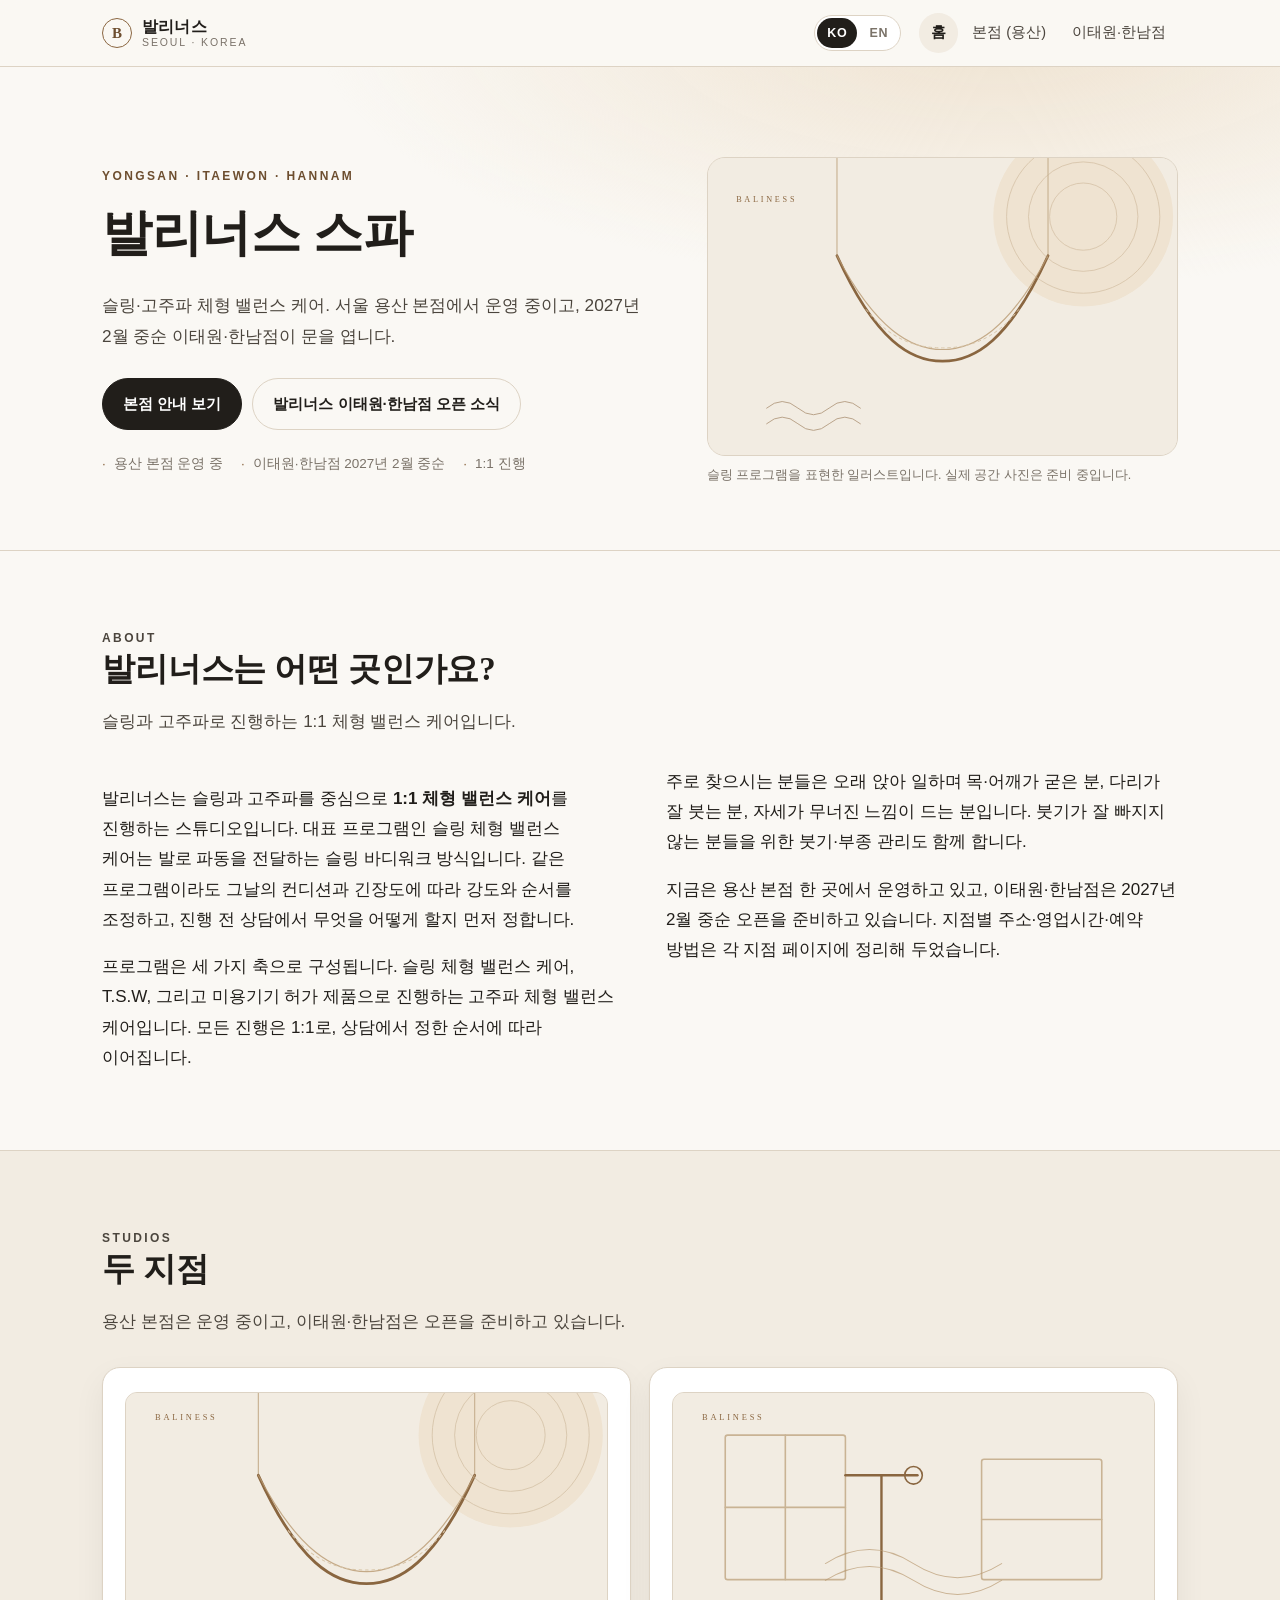
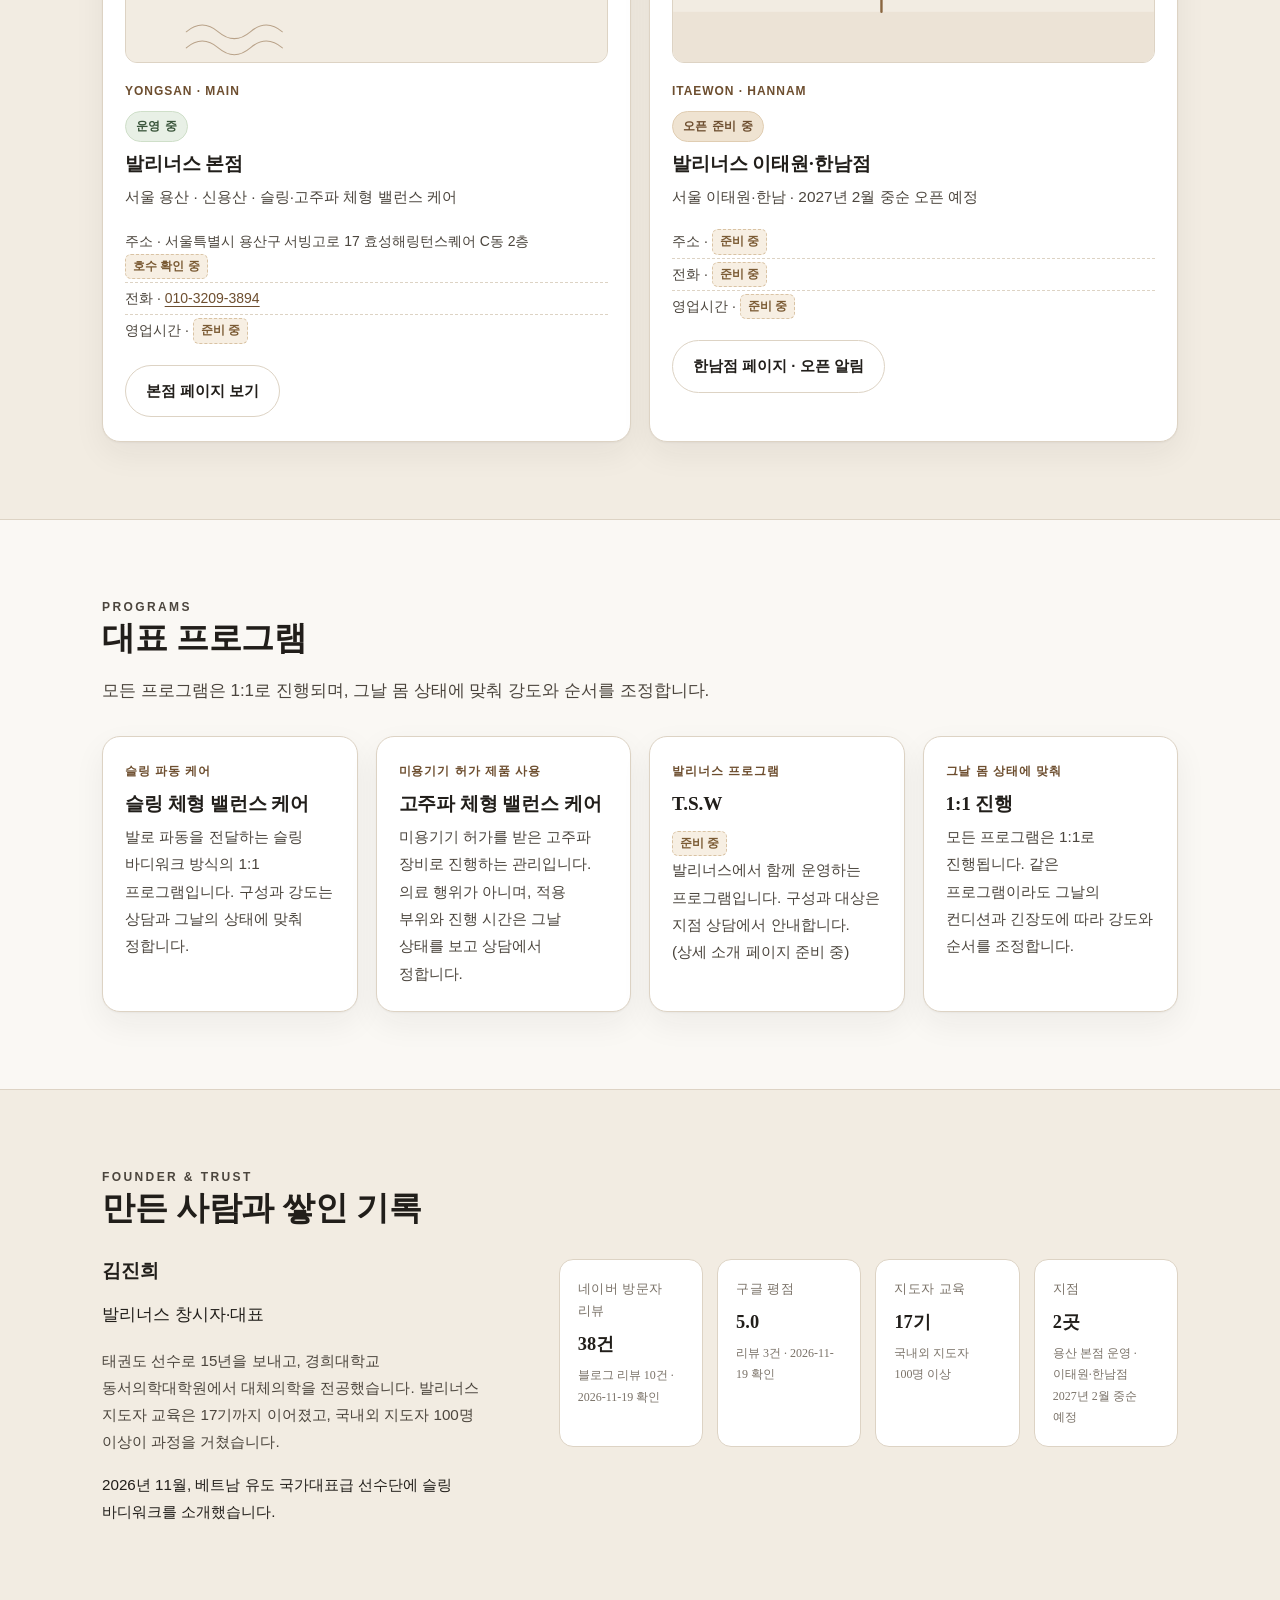
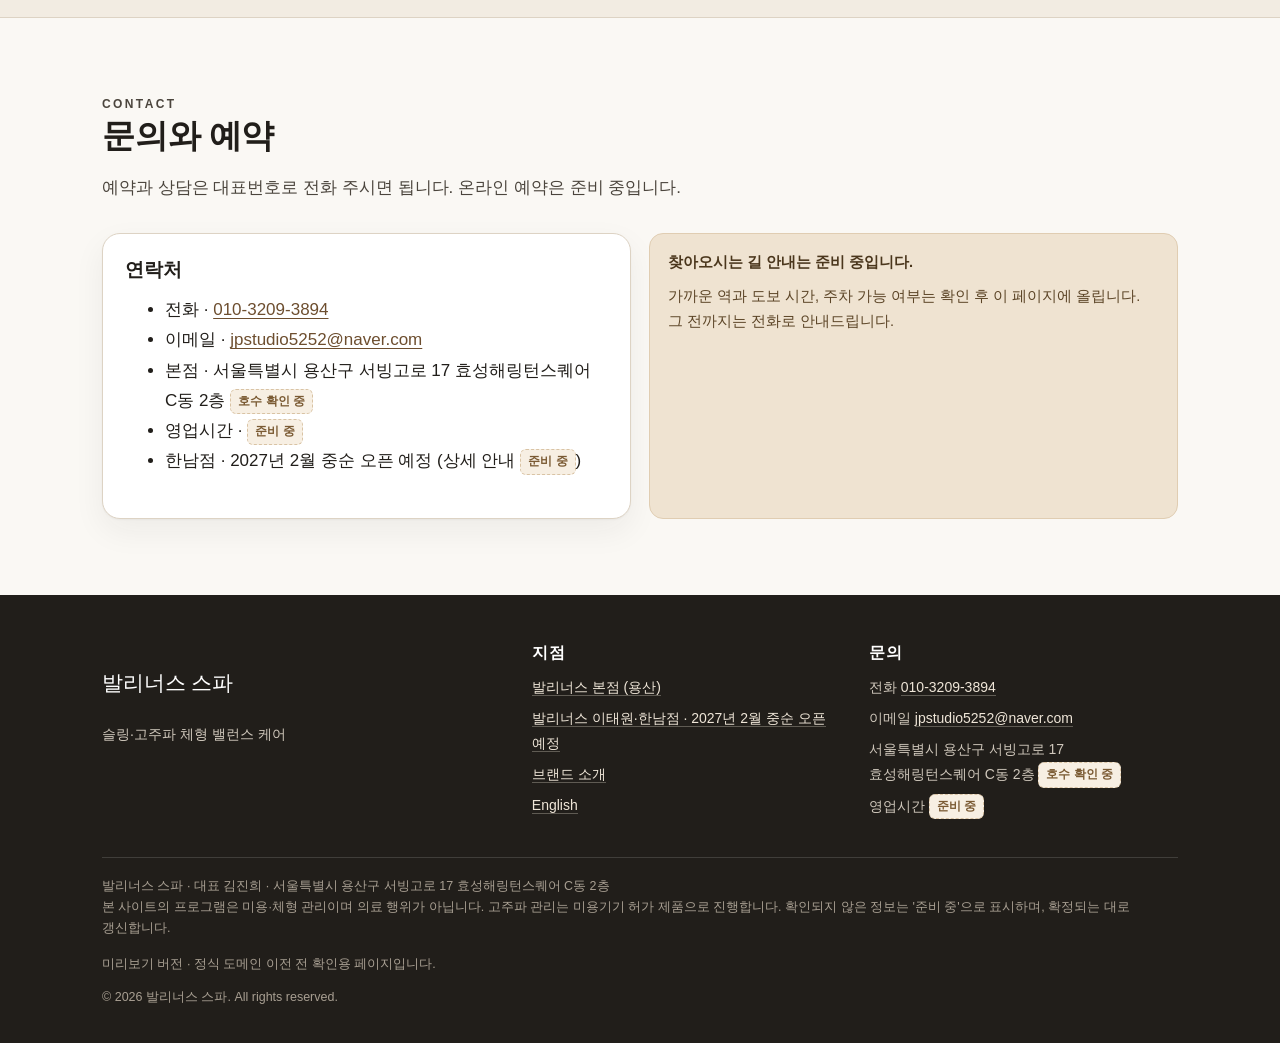
==== commit a8a39a29: "문구 확정: 자세·방식 단정 삭제, 발로 파동 전달하는 슬링 바디워크, 붓기·부종(swelling) 관리" ====
--- a/index.html
+++ b/index.html
@@ -4,7 +4,7 @@
 <meta charset="utf-8">
 <meta name="viewport" content="width=device-width, initial-scale=1">
 <title>발리너스 스파 | 용산 본점 · 이태원·한남점 (2027년 2월 중순 오픈 예정)</title>
-<meta name="description" content="운동 없이 누워서 받는 슬링 파동·고주파 체형 밸런스 케어. 서울 용산 본점 운영 중, 2027년 2월 중순 이태원·한남점 오픈 예정. 지점별 주소·전화·프로그램 안내.">
+<meta name="description" content="슬링·고주파 체형 밸런스 케어. 서울 용산 본점 운영 중, 2027년 2월 중순 이태원·한남점 오픈 예정. 지점별 주소·전화·프로그램 안내.">
 <link rel="canonical" href="https://jpstudio5252-eng.github.io/baliness-site/">
 <link rel="alternate" hreflang="ko" href="https://jpstudio5252-eng.github.io/baliness-site/">
 <link rel="alternate" hreflang="en" href="https://jpstudio5252-eng.github.io/baliness-site/en/">
@@ -13,7 +13,7 @@
 <meta property="og:type" content="website">
 <meta property="og:site_name" content="발리너스 스파">
 <meta property="og:title" content="발리너스 스파 | 용산 본점 · 이태원·한남점 (2027년 2월 중순 오픈 예정)">
-<meta property="og:description" content="운동 없이 누워서 받는 슬링 파동·고주파 체형 밸런스 케어. 서울 용산 본점 운영 중, 2027년 2월 중순 이태원·한남점 오픈 예정. 지점별 주소·전화·프로그램 안내.">
+<meta property="og:description" content="슬링·고주파 체형 밸런스 케어. 서울 용산 본점 운영 중, 2027년 2월 중순 이태원·한남점 오픈 예정. 지점별 주소·전화·프로그램 안내.">
 <meta property="og:url" content="https://jpstudio5252-eng.github.io/baliness-site/">
 <meta property="og:image" content="https://jpstudio5252-eng.github.io/baliness-site/assets/img/sling.svg">
 <meta property="og:locale" content="ko_KR">
@@ -36,7 +36,7 @@
         "Baliness"
       ],
       "url": "https://jpstudio5252-eng.github.io/baliness-site/",
-      "description": "운동 없이 누워서 받는 슬링 파동·고주파 체형 밸런스 케어",
+      "description": "슬링·고주파 체형 밸런스 케어",
       "founder": {
         "@id": "https://jpstudio5252-eng.github.io/baliness-site/#founder"
       },
@@ -106,7 +106,7 @@
           "name": "용산구"
         }
       ],
-      "description": "서울특별시 용산구 서빙고로 17 효성해링턴스퀘어 C동 2층에서 1:1 슬링 파동·고주파 체형 밸런스 케어를 진행하는 본점입니다.",
+      "description": "서울특별시 용산구 서빙고로 17 효성해링턴스퀘어 C동 2층에서 1:1 슬링·고주파 체형 밸런스 케어를 진행하는 본점입니다.",
       "address": {
         "@type": "PostalAddress",
         "streetAddress": "서빙고로 17, 효성해링턴스퀘어 C동 2층",
@@ -128,15 +128,15 @@
             "@type": "Offer",
             "itemOffered": {
               "@type": "Service",
-              "name": "발리너스 슬링",
-              "description": "천장에 매단 슬링 끈에 몸을 맡기고 누워서 받는 방식입니다. 매트에서 동작을 따라 하는 운동 수업이 아니라, 몸이 중력을 다르게 받는 자세에서 스스로 균형을 찾도록 이끄는 프로그램입니다."
+              "name": "슬링 체형 밸런스 케어",
+              "description": "발로 파동을 전달하는 슬링 바디워크 방식의 1:1 프로그램입니다. 구성과 강도는 상담과 그날의 상태에 맞춰 정합니다."
             }
           },
           {
             "@type": "Offer",
             "itemOffered": {
               "@type": "Service",
-              "name": "고주파 밸런스 케어",
+              "name": "고주파 체형 밸런스 케어",
               "description": "미용기기 허가를 받은 고주파 장비로 진행하는 관리입니다. 의료 행위가 아니며, 적용 부위와 진행 시간은 그날 상태를 보고 상담에서 정합니다."
             }
           },
@@ -193,14 +193,14 @@
           "name": "Hannam"
         }
       ],
-      "description": "발리너스 이태원·한남점. 2027년 2월 중순 오픈 예정. 본점과 같은 슬링 파동·고주파 체형 밸런스 케어를 중심으로 운영하며, 주소·전화·영업시간·가격은 확정 후 공지합니다."
+      "description": "발리너스 이태원·한남점. 2027년 2월 중순 오픈 예정. 본점과 같은 슬링·고주파 체형 밸런스 케어와 붓기·부종 관리를 중심으로 운영하며, 주소·전화·영업시간·가격은 확정 후 공지합니다."
     },
     {
       "@type": "Service",
       "@id": "https://jpstudio5252-eng.github.io/baliness-site/#yongsan-service-sling",
-      "name": "발리너스 슬링",
-      "serviceType": "슬링 파동 바디워크",
-      "description": "천장에 매단 슬링 끈에 몸을 맡기고 누워서 받는 방식입니다. 매트에서 동작을 따라 하는 운동 수업이 아니라, 몸이 중력을 다르게 받는 자세에서 스스로 균형을 찾도록 이끄는 프로그램입니다.",
+      "name": "슬링 체형 밸런스 케어",
+      "serviceType": "슬링 파동 케어",
+      "description": "발로 파동을 전달하는 슬링 바디워크 방식의 1:1 프로그램입니다. 구성과 강도는 상담과 그날의 상태에 맞춰 정합니다.",
       "provider": {
         "@id": "https://jpstudio5252-eng.github.io/baliness-site/#yongsan"
       },
@@ -219,7 +219,7 @@
     {
       "@type": "Service",
       "@id": "https://jpstudio5252-eng.github.io/baliness-site/#yongsan-service-highfreq",
-      "name": "고주파 밸런스 케어",
+      "name": "고주파 체형 밸런스 케어",
       "serviceType": "미용기기 허가 제품 사용",
       "description": "미용기기 허가를 받은 고주파 장비로 진행하는 관리입니다. 의료 행위가 아니며, 적용 부위와 진행 시간은 그날 상태를 보고 상담에서 정합니다.",
       "provider": {
@@ -254,7 +254,7 @@
       "@id": "https://jpstudio5252-eng.github.io/baliness-site/#webpage",
       "url": "https://jpstudio5252-eng.github.io/baliness-site/",
       "name": "발리너스 스파 | 용산 본점 · 이태원·한남점 (2027년 2월 중순 오픈 예정)",
-      "description": "운동 없이 누워서 받는 슬링 파동·고주파 체형 밸런스 케어. 서울 용산 본점 운영 중, 2027년 2월 중순 이태원·한남점 오픈 예정. 지점별 주소·전화·프로그램 안내.",
+      "description": "슬링·고주파 체형 밸런스 케어. 서울 용산 본점 운영 중, 2027년 2월 중순 이태원·한남점 오픈 예정. 지점별 주소·전화·프로그램 안내.",
       "inLanguage": "ko-KR",
       "isPartOf": {
         "@id": "https://jpstudio5252-eng.github.io/baliness-site/#website"
@@ -280,7 +280,7 @@
   <div>
     <p class="eyebrow">Yongsan · Itaewon · Hannam</p>
     <h1>발리너스 스파</h1>
-    <p class="lede">운동 없이 누워서 받는 슬링 파동·고주파 체형 밸런스 케어. 서울 용산 본점에서 운영 중이고, 2027년 2월 중순 이태원·한남점이 문을 엽니다.</p>
+    <p class="lede">슬링·고주파 체형 밸런스 케어. 서울 용산 본점에서 운영 중이고, 2027년 2월 중순 이태원·한남점이 문을 엽니다.</p>
     <div class="hero-actions">
       <a class="btn" href="yongsan/">본점 안내 보기</a>
       <a class="btn btn--ghost" href="hannam/">발리너스 이태원·한남점 오픈 소식</a>
@@ -293,7 +293,7 @@
   </div>
   <figure class="hero-figure">
     <img src="assets/img/sling.svg" alt="천장에 매단 슬링 끈과 파동선을 추상적으로 그린 일러스트" width="1200" height="760">
-    <figcaption>슬링 파동 바디워크를 표현한 일러스트입니다. 실제 공간 사진은 준비 중입니다.</figcaption>
+    <figcaption>슬링 프로그램을 표현한 일러스트입니다. 실제 공간 사진은 준비 중입니다.</figcaption>
   </figure>
 </div></div>
 
@@ -301,12 +301,12 @@
   <div class="section-head">
     <p class="eyebrow">About</p>
     <h2>발리너스는 어떤 곳인가요?</h2>
-    <p>운동 수업이 아니라, 누워서 받는 1:1 바디 밸런스 케어입니다.</p>
+    <p>슬링과 고주파로 진행하는 1:1 체형 밸런스 케어입니다.</p>
   </div>
   <div class="prose prose--two">
-    <p>발리너스는 기구와 슬링에 몸을 맡기고 <strong>누워서 받는</strong> 방식의 1:1 바디 밸런스 케어를 합니다. 매트 위에서 동작을 따라 하는 운동 수업과 다릅니다. 천장에 매단 슬링 끈이 몸을 받쳐 주면 중력이 걸리는 방향이 달라지고, 그 상태에서 몸이 스스로 균형을 찾도록 진행합니다.</p>
-    <p>프로그램은 세 가지 축으로 구성됩니다. 발리너스 슬링(슬링 파동 바디워크), T.S.W, 그리고 미용기기 허가 제품으로 진행하는 고주파 밸런스 케어입니다. 모든 진행은 1:1로, 그날의 컨디션과 긴장도에 맞춰 강도와 순서를 조정합니다.</p>
-    <p>주로 찾으시는 분들은 오래 앉아 일하며 목·어깨가 굳은 분, 다리가 잘 붓는 분, 자세가 무너진 느낌이 드는 분입니다. 운동을 새로 시작하기 부담스러웠던 분도 같은 방식으로 시작할 수 있습니다.</p>
+    <p>발리너스는 슬링과 고주파를 중심으로 <strong>1:1 체형 밸런스 케어</strong>를 진행하는 스튜디오입니다. 대표 프로그램인 슬링 체형 밸런스 케어는 발로 파동을 전달하는 슬링 바디워크 방식입니다. 같은 프로그램이라도 그날의 컨디션과 긴장도에 따라 강도와 순서를 조정하고, 진행 전 상담에서 무엇을 어떻게 할지 먼저 정합니다.</p>
+    <p>프로그램은 세 가지 축으로 구성됩니다. 슬링 체형 밸런스 케어, T.S.W, 그리고 미용기기 허가 제품으로 진행하는 고주파 체형 밸런스 케어입니다. 모든 진행은 1:1로, 상담에서 정한 순서에 따라 이어집니다.</p>
+    <p>주로 찾으시는 분들은 오래 앉아 일하며 목·어깨가 굳은 분, 다리가 잘 붓는 분, 자세가 무너진 느낌이 드는 분입니다. 붓기가 잘 빠지지 않는 분들을 위한 붓기·부종 관리도 함께 합니다.</p>
     <p>지금은 용산 본점 한 곳에서 운영하고 있고, 이태원·한남점은 2027년 2월 중순 오픈을 준비하고 있습니다. 지점별 주소·영업시간·예약 방법은 각 지점 페이지에 정리해 두었습니다.</p>
   </div>
 </div></section>
@@ -323,7 +323,7 @@
       <p class="card-sub">Yongsan · Main</p>
       <p class="card-sub" style="margin-top:-2px"><span class="status status--open">운영 중</span></p>
       <h3>발리너스 본점</h3>
-      <p>서울 용산 · 신용산 · 운동 없이 누워서 받는 슬링 파동·고주파 체형 밸런스 케어</p>
+      <p>서울 용산 · 신용산 · 슬링·고주파 체형 밸런스 케어</p>
       <ul class="branch-meta">
         <li>주소 · 서울특별시 용산구 서빙고로 17 효성해링턴스퀘어 C동 2층 <span class="todo">호수 확인 중</span></li>
         <li>전화 · <a href="tel:+821032093894">010-3209-3894</a></li>
@@ -353,7 +353,7 @@
     <h2>대표 프로그램</h2>
     <p>모든 프로그램은 1:1로 진행되며, 그날 몸 상태에 맞춰 강도와 순서를 조정합니다.</p>
   </div>
-  <div class="grid grid--4"><article class="card"><p class="card-sub">슬링 파동 바디워크</p><h3>발리너스 슬링</h3><p>천장에 매단 슬링 끈에 몸을 맡기고 누워서 받는 방식입니다. 매트에서 동작을 따라 하는 운동 수업이 아니라, 몸이 중력을 다르게 받는 자세에서 스스로 균형을 찾도록 이끄는 프로그램입니다.</p></article><article class="card"><p class="card-sub">미용기기 허가 제품 사용</p><h3>고주파 밸런스 케어</h3><p>미용기기 허가를 받은 고주파 장비로 진행하는 관리입니다. 의료 행위가 아니며, 적용 부위와 진행 시간은 그날 상태를 보고 상담에서 정합니다.</p></article><article class="card"><p class="card-sub">발리너스 프로그램</p><h3>T.S.W</h3><p class="card-todo"><span class="todo">준비 중</span></p><p>발리너스에서 함께 운영하는 프로그램입니다. 구성과 대상은 지점 상담에서 안내합니다. (상세 소개 페이지 준비 중)</p></article><article class="card"><p class="card-sub">그날 몸 상태에 맞춰</p><h3>1:1 진행</h3><p>모든 프로그램은 1:1로 진행됩니다. 같은 프로그램이라도 그날의 컨디션과 긴장도에 따라 강도와 순서를 조정합니다.</p></article></div>
+  <div class="grid grid--4"><article class="card"><p class="card-sub">슬링 파동 케어</p><h3>슬링 체형 밸런스 케어</h3><p>발로 파동을 전달하는 슬링 바디워크 방식의 1:1 프로그램입니다. 구성과 강도는 상담과 그날의 상태에 맞춰 정합니다.</p></article><article class="card"><p class="card-sub">미용기기 허가 제품 사용</p><h3>고주파 체형 밸런스 케어</h3><p>미용기기 허가를 받은 고주파 장비로 진행하는 관리입니다. 의료 행위가 아니며, 적용 부위와 진행 시간은 그날 상태를 보고 상담에서 정합니다.</p></article><article class="card"><p class="card-sub">발리너스 프로그램</p><h3>T.S.W</h3><p class="card-todo"><span class="todo">준비 중</span></p><p>발리너스에서 함께 운영하는 프로그램입니다. 구성과 대상은 지점 상담에서 안내합니다. (상세 소개 페이지 준비 중)</p></article><article class="card"><p class="card-sub">그날 몸 상태에 맞춰</p><h3>1:1 진행</h3><p>모든 프로그램은 1:1로 진행됩니다. 같은 프로그램이라도 그날의 컨디션과 긴장도에 따라 강도와 순서를 조정합니다.</p></article></div>
 </div></section>
 
 <section class="section section--tint"><div class="wrap">
@@ -402,7 +402,7 @@
     <div class="footer-grid">
       <div>
         <p class="footer-brand">발리너스 스파</p>
-        <p>운동 없이 누워서 받는 슬링 파동·고주파 체형 밸런스 케어</p>
+        <p>슬링·고주파 체형 밸런스 케어</p>
       </div>
       <div>
         <h2>지점</h2>
@@ -423,7 +423,7 @@
         </ul>
       </div>
     </div>
-    <div class="footer-legal">발리너스 스파 · 대표 김진희 · 서울특별시 용산구 서빙고로 17 효성해링턴스퀘어 C동 2층<br>본 사이트의 프로그램은 운동·미용 관리이며 의료 행위가 아닙니다. 고주파 관리는 미용기기 허가 제품으로 진행합니다. 확인되지 않은 정보는 '준비 중'으로 표시하며, 확정되는 대로 갱신합니다.<p class="footer-legal" style="border-top:0;padding-top:0;margin-top:14px">미리보기 버전 · 정식 도메인 이전 전 확인용 페이지입니다.</p>
+    <div class="footer-legal">발리너스 스파 · 대표 김진희 · 서울특별시 용산구 서빙고로 17 효성해링턴스퀘어 C동 2층<br>본 사이트의 프로그램은 미용·체형 관리이며 의료 행위가 아닙니다. 고주파 관리는 미용기기 허가 제품으로 진행합니다. 확인되지 않은 정보는 '준비 중'으로 표시하며, 확정되는 대로 갱신합니다.<p class="footer-legal" style="border-top:0;padding-top:0;margin-top:14px">미리보기 버전 · 정식 도메인 이전 전 확인용 페이지입니다.</p>
       <p style="margin:10px 0 0">© 2026 발리너스 스파. All rights reserved.</p>
     </div>
   </div>
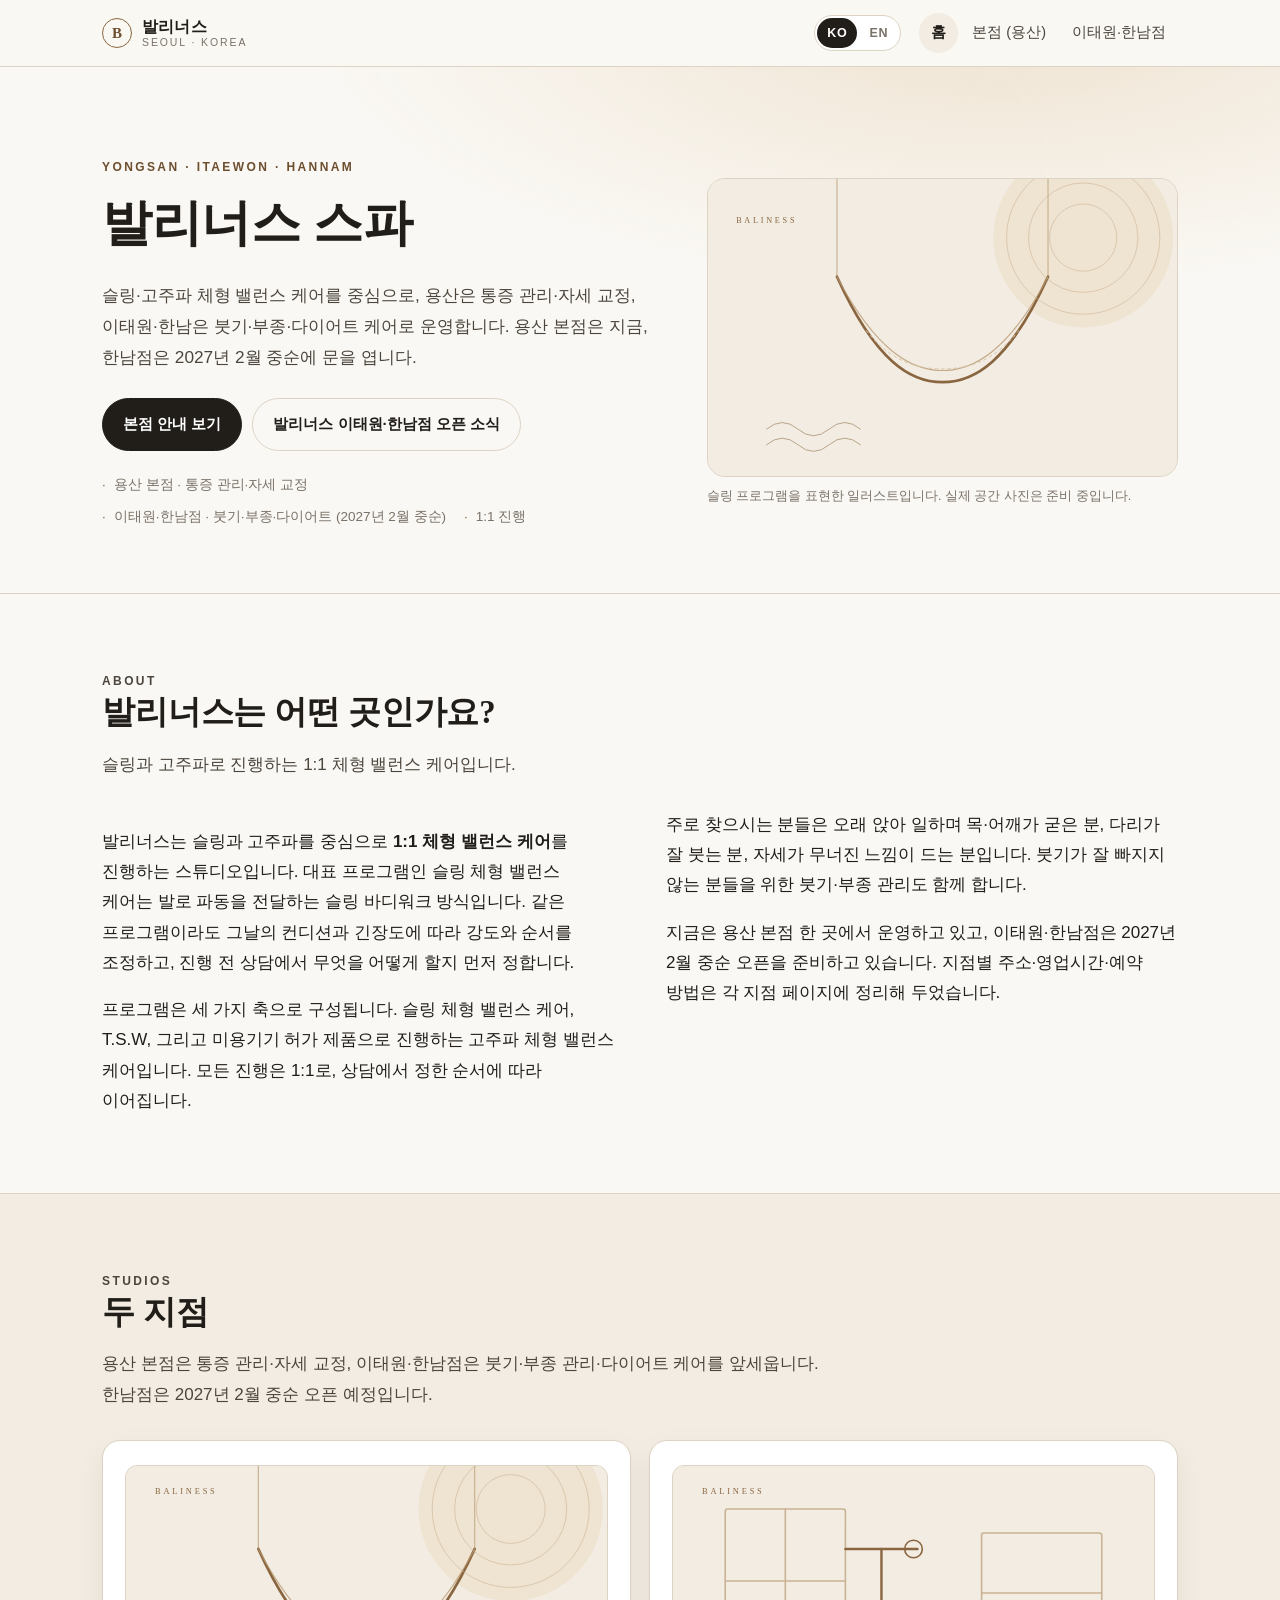
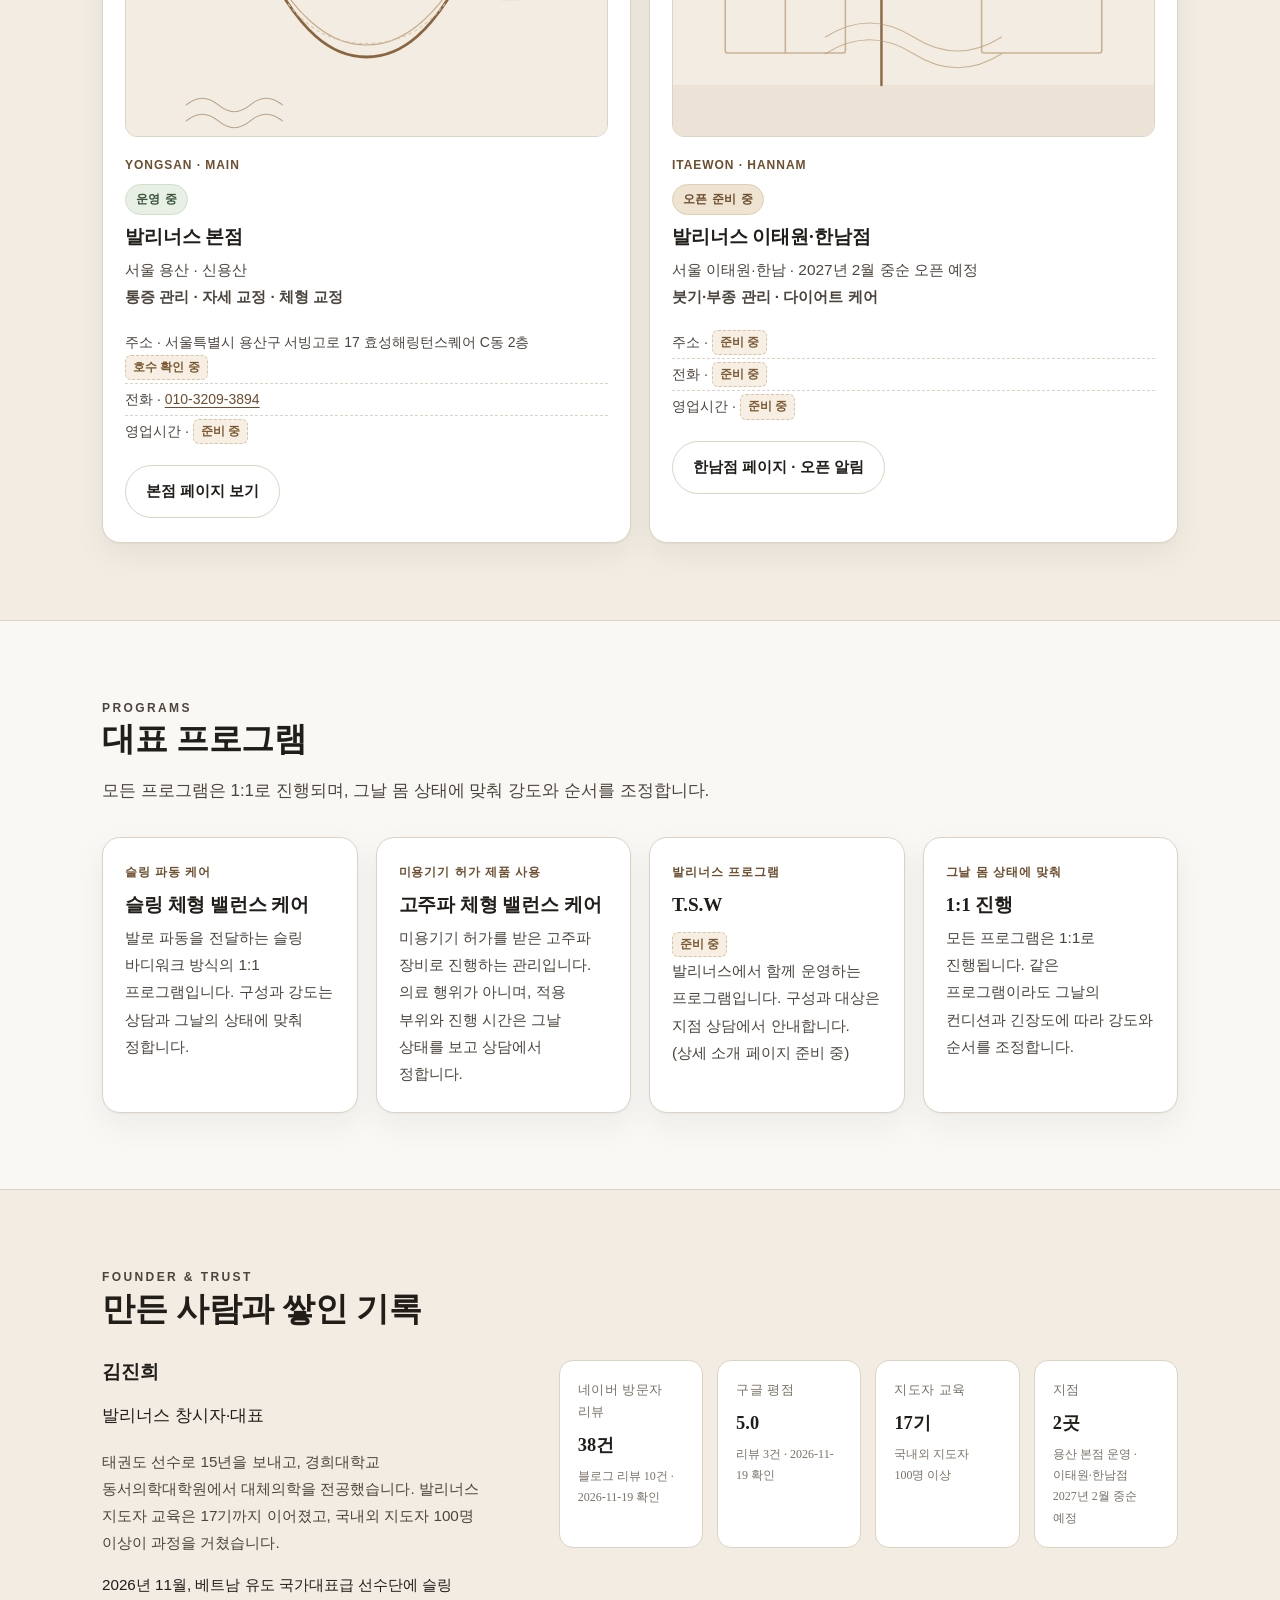
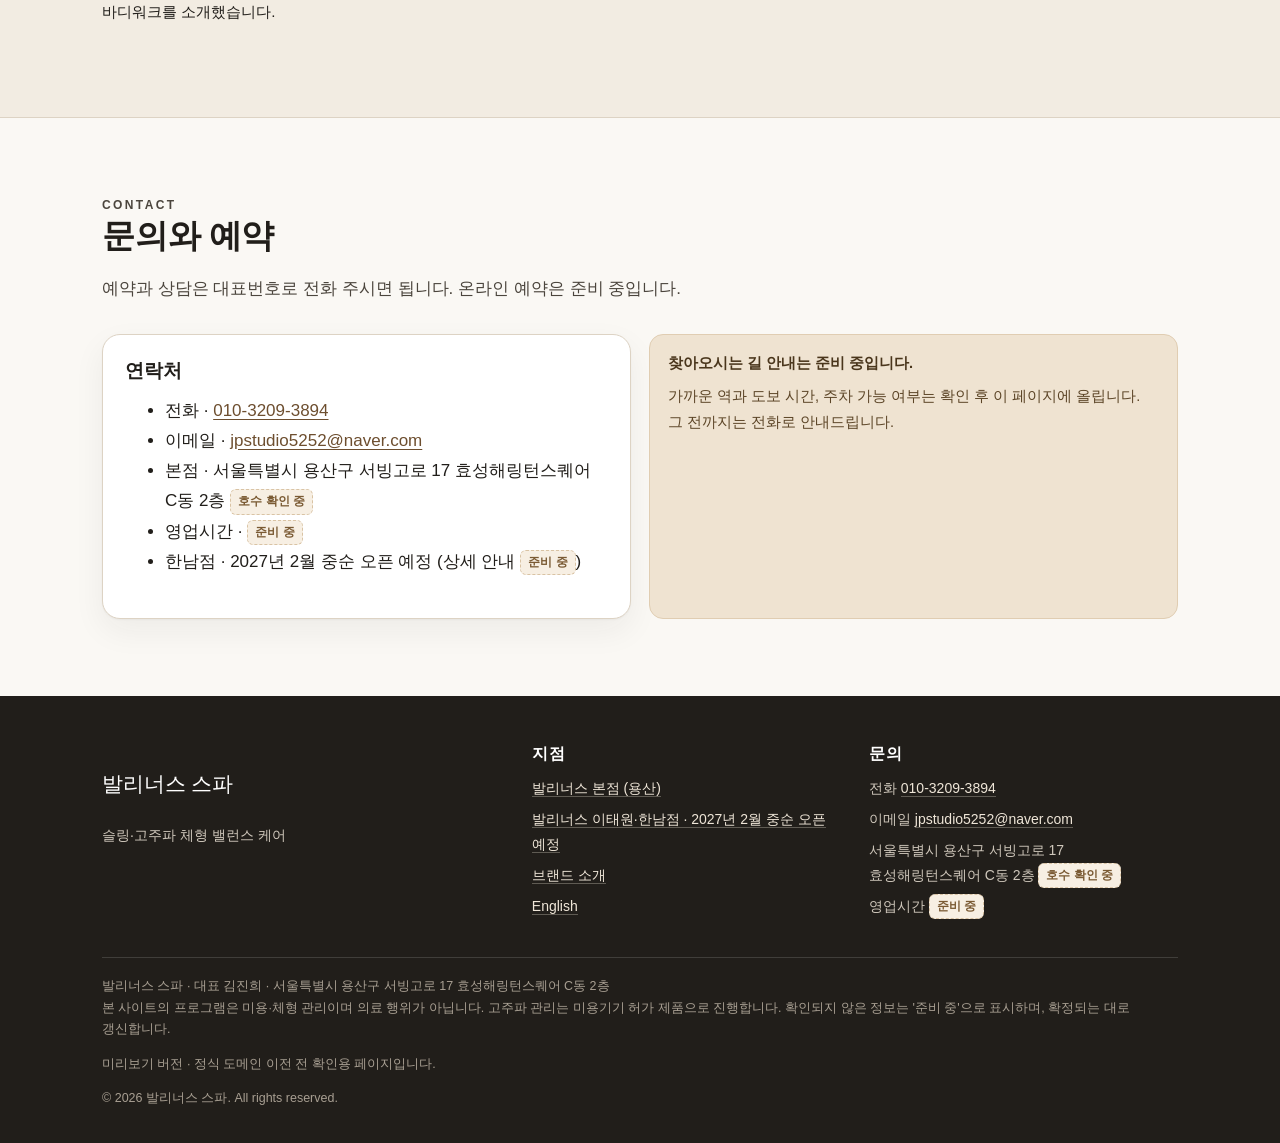
==== commit 6415bbbf: "지점 포지셔닝 반영: 용산 통증·자세·체형 교정 / 한남 붓기·부종·다이어트, OG 이미지" ====
--- a/index.html
+++ b/index.html
@@ -3,8 +3,8 @@
 <head>
 <meta charset="utf-8">
 <meta name="viewport" content="width=device-width, initial-scale=1">
-<title>발리너스 스파 | 용산 본점 · 이태원·한남점 (2027년 2월 중순 오픈 예정)</title>
-<meta name="description" content="슬링·고주파 체형 밸런스 케어. 서울 용산 본점 운영 중, 2027년 2월 중순 이태원·한남점 오픈 예정. 지점별 주소·전화·프로그램 안내.">
+<title>발리너스 스파 | 용산 통증·자세 교정 · 이태원·한남 붓기·부종·다이어트 (2027년 2월 오픈)</title>
+<meta name="description" content="슬링·고주파 체형 밸런스 케어. 용산 본점은 통증 관리·자세 교정·체형 교정, 이태원·한남점은 붓기·부종 관리·다이어트 케어 중심으로 2027년 2월 중순 오픈 예정.">
 <link rel="canonical" href="https://jpstudio5252-eng.github.io/baliness-site/">
 <link rel="alternate" hreflang="ko" href="https://jpstudio5252-eng.github.io/baliness-site/">
 <link rel="alternate" hreflang="en" href="https://jpstudio5252-eng.github.io/baliness-site/en/">
@@ -12,10 +12,10 @@
 <meta name="robots" content="index,follow,max-image-preview:large">
 <meta property="og:type" content="website">
 <meta property="og:site_name" content="발리너스 스파">
-<meta property="og:title" content="발리너스 스파 | 용산 본점 · 이태원·한남점 (2027년 2월 중순 오픈 예정)">
-<meta property="og:description" content="슬링·고주파 체형 밸런스 케어. 서울 용산 본점 운영 중, 2027년 2월 중순 이태원·한남점 오픈 예정. 지점별 주소·전화·프로그램 안내.">
+<meta property="og:title" content="발리너스 스파 | 용산 통증·자세 교정 · 이태원·한남 붓기·부종·다이어트 (2027년 2월 오픈)">
+<meta property="og:description" content="슬링·고주파 체형 밸런스 케어. 용산 본점은 통증 관리·자세 교정·체형 교정, 이태원·한남점은 붓기·부종 관리·다이어트 케어 중심으로 2027년 2월 중순 오픈 예정.">
 <meta property="og:url" content="https://jpstudio5252-eng.github.io/baliness-site/">
-<meta property="og:image" content="https://jpstudio5252-eng.github.io/baliness-site/assets/img/sling.svg">
+<meta property="og:image" content="https://jpstudio5252-eng.github.io/baliness-site/assets/img/og.png">
 <meta property="og:locale" content="ko_KR">
 <meta property="og:locale:alternate" content="en_US">
 <meta name="twitter:card" content="summary_large_image">
@@ -106,7 +106,12 @@
           "name": "용산구"
         }
       ],
-      "description": "서울특별시 용산구 서빙고로 17 효성해링턴스퀘어 C동 2층에서 1:1 슬링·고주파 체형 밸런스 케어를 진행하는 본점입니다.",
+      "description": "서울특별시 용산구 서빙고로 17 효성해링턴스퀘어 C동 2층에서 통증 관리·자세 교정·체형 교정을 1:1로 진행하는 본점입니다.",
+      "knowsAbout": [
+        "통증 관리",
+        "자세 교정",
+        "체형 교정"
+      ],
       "address": {
         "@type": "PostalAddress",
         "streetAddress": "서빙고로 17, 효성해링턴스퀘어 C동 2층",
@@ -193,7 +198,11 @@
           "name": "Hannam"
         }
       ],
-      "description": "발리너스 이태원·한남점. 2027년 2월 중순 오픈 예정. 본점과 같은 슬링·고주파 체형 밸런스 케어와 붓기·부종 관리를 중심으로 운영하며, 주소·전화·영업시간·가격은 확정 후 공지합니다."
+      "description": "발리너스 이태원·한남점. 2027년 2월 중순 오픈 예정. 붓기·부종 관리와 다이어트 케어를 앞세운 지점이며, 서비스는 본점과 같은 슬링·고주파 기반입니다. 주소·전화·영업시간·가격은 확정 후 공지합니다.",
+      "knowsAbout": [
+        "붓기·부종 관리",
+        "다이어트 케어"
+      ]
     },
     {
       "@type": "Service",
@@ -253,8 +262,8 @@
       "@type": "WebPage",
       "@id": "https://jpstudio5252-eng.github.io/baliness-site/#webpage",
       "url": "https://jpstudio5252-eng.github.io/baliness-site/",
-      "name": "발리너스 스파 | 용산 본점 · 이태원·한남점 (2027년 2월 중순 오픈 예정)",
-      "description": "슬링·고주파 체형 밸런스 케어. 서울 용산 본점 운영 중, 2027년 2월 중순 이태원·한남점 오픈 예정. 지점별 주소·전화·프로그램 안내.",
+      "name": "발리너스 스파 | 용산 통증·자세 교정 · 이태원·한남 붓기·부종·다이어트 (2027년 2월 오픈)",
+      "description": "슬링·고주파 체형 밸런스 케어. 용산 본점은 통증 관리·자세 교정·체형 교정, 이태원·한남점은 붓기·부종 관리·다이어트 케어 중심으로 2027년 2월 중순 오픈 예정.",
       "inLanguage": "ko-KR",
       "isPartOf": {
         "@id": "https://jpstudio5252-eng.github.io/baliness-site/#website"
@@ -280,14 +289,14 @@
   <div>
     <p class="eyebrow">Yongsan · Itaewon · Hannam</p>
     <h1>발리너스 스파</h1>
-    <p class="lede">슬링·고주파 체형 밸런스 케어. 서울 용산 본점에서 운영 중이고, 2027년 2월 중순 이태원·한남점이 문을 엽니다.</p>
+    <p class="lede">슬링·고주파 체형 밸런스 케어를 중심으로, 용산은 통증 관리·자세 교정, 이태원·한남은 붓기·부종·다이어트 케어로 운영합니다. 용산 본점은 지금, 한남점은 2027년 2월 중순에 문을 엽니다.</p>
     <div class="hero-actions">
       <a class="btn" href="yongsan/">본점 안내 보기</a>
       <a class="btn btn--ghost" href="hannam/">발리너스 이태원·한남점 오픈 소식</a>
     </div>
     <ul class="hero-meta">
-      <li>용산 본점 운영 중</li>
-      <li>이태원·한남점 2027년 2월 중순</li>
+      <li>용산 본점 · 통증 관리·자세 교정</li>
+      <li>이태원·한남점 · 붓기·부종·다이어트 (2027년 2월 중순)</li>
       <li>1:1 진행</li>
     </ul>
   </div>
@@ -315,7 +324,7 @@
   <div class="section-head">
     <p class="eyebrow">Studios</p>
     <h2>두 지점</h2>
-    <p>용산 본점은 운영 중이고, 이태원·한남점은 오픈을 준비하고 있습니다.</p>
+    <p>용산 본점은 통증 관리·자세 교정, 이태원·한남점은 붓기·부종 관리·다이어트 케어를 앞세웁니다. 한남점은 2027년 2월 중순 오픈 예정입니다.</p>
   </div>
   <div class="grid grid--2">
     <article class="card branch-card">
@@ -323,7 +332,8 @@
       <p class="card-sub">Yongsan · Main</p>
       <p class="card-sub" style="margin-top:-2px"><span class="status status--open">운영 중</span></p>
       <h3>발리너스 본점</h3>
-      <p>서울 용산 · 신용산 · 슬링·고주파 체형 밸런스 케어</p>
+      <p>서울 용산 · 신용산</p>
+      <p class="branch-position">통증 관리 · 자세 교정 · 체형 교정</p>
       <ul class="branch-meta">
         <li>주소 · 서울특별시 용산구 서빙고로 17 효성해링턴스퀘어 C동 2층 <span class="todo">호수 확인 중</span></li>
         <li>전화 · <a href="tel:+821032093894">010-3209-3894</a></li>
@@ -337,6 +347,7 @@
       <p class="card-sub" style="margin-top:-2px"><span class="status status--soon">오픈 준비 중</span></p>
     <h3>발리너스 이태원·한남점</h3>
       <p>서울 이태원·한남 · 2027년 2월 중순 오픈 예정</p>
+      <p class="branch-position">붓기·부종 관리 · 다이어트 케어</p>
       <ul class="branch-meta">
         <li>주소 · <span class="todo">준비 중</span></li>
         <li>전화 · <span class="todo">준비 중</span></li>
--- a/assets/style.css
+++ b/assets/style.css
@@ -162,7 +162,7 @@
 
 .hero-title-en {
   font-family: Georgia, "Times New Roman", serif;
-  font-size: clamp(2.15rem, 5.2vw, 3.9rem);
+  font-size: clamp(2.05rem, 4.6vw, 3.25rem);
   letter-spacing: .01em; line-height: 1.1; margin-bottom: .35em;
 }
 .hero-title-ko { font-size: clamp(1.35rem, 2.4vw, 1.8rem); margin-bottom: .3em; }
@@ -357,6 +357,27 @@
   font-size: 12.5px; color: #a89f92; line-height: 1.7;
 }
 
+
+/* ---------- positioning ---------- */
+
+.chips {
+  display: flex; flex-wrap: wrap; gap: 8px; list-style: none;
+  padding: 0; margin: 18px 0 0;
+}
+.chips li {
+  font-size: 12.5px; font-weight: 700; letter-spacing: .02em;
+  color: var(--accent-dark); background: #fff;
+  border: 1px solid var(--line); border-radius: 999px; padding: 6px 13px;
+}
+.branch-position {
+  margin: .3em 0 0; font-weight: 700; color: var(--accent-dark); font-size: .95rem;
+}
+.hero-keywords {
+  font-family: Georgia, "Nanum Myeongjo", serif;
+  font-size: clamp(1.08rem, 1.7vw, 1.34rem);
+  color: var(--accent-dark); margin: .4em 0 0; letter-spacing: .01em;
+}
+
 /* ---------- misc ---------- */
 
 .mt-0 { margin-top: 0; }
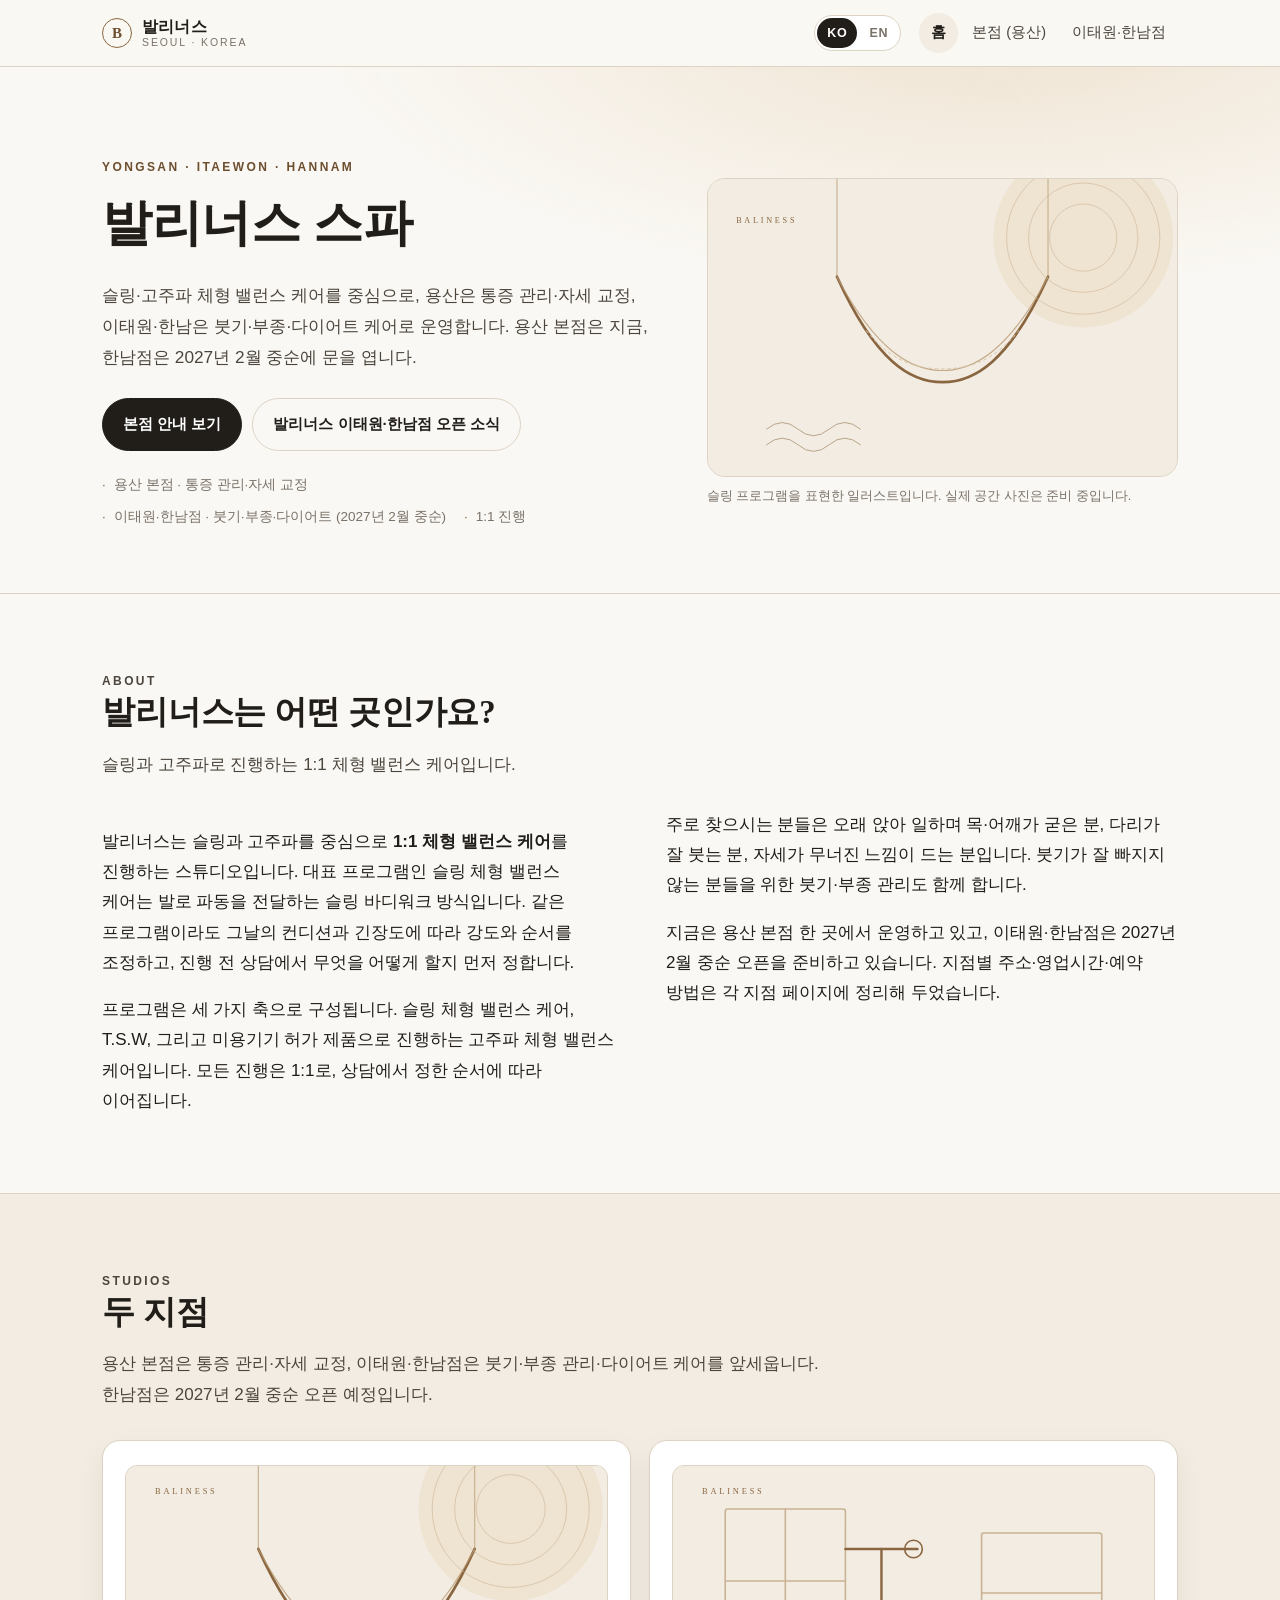
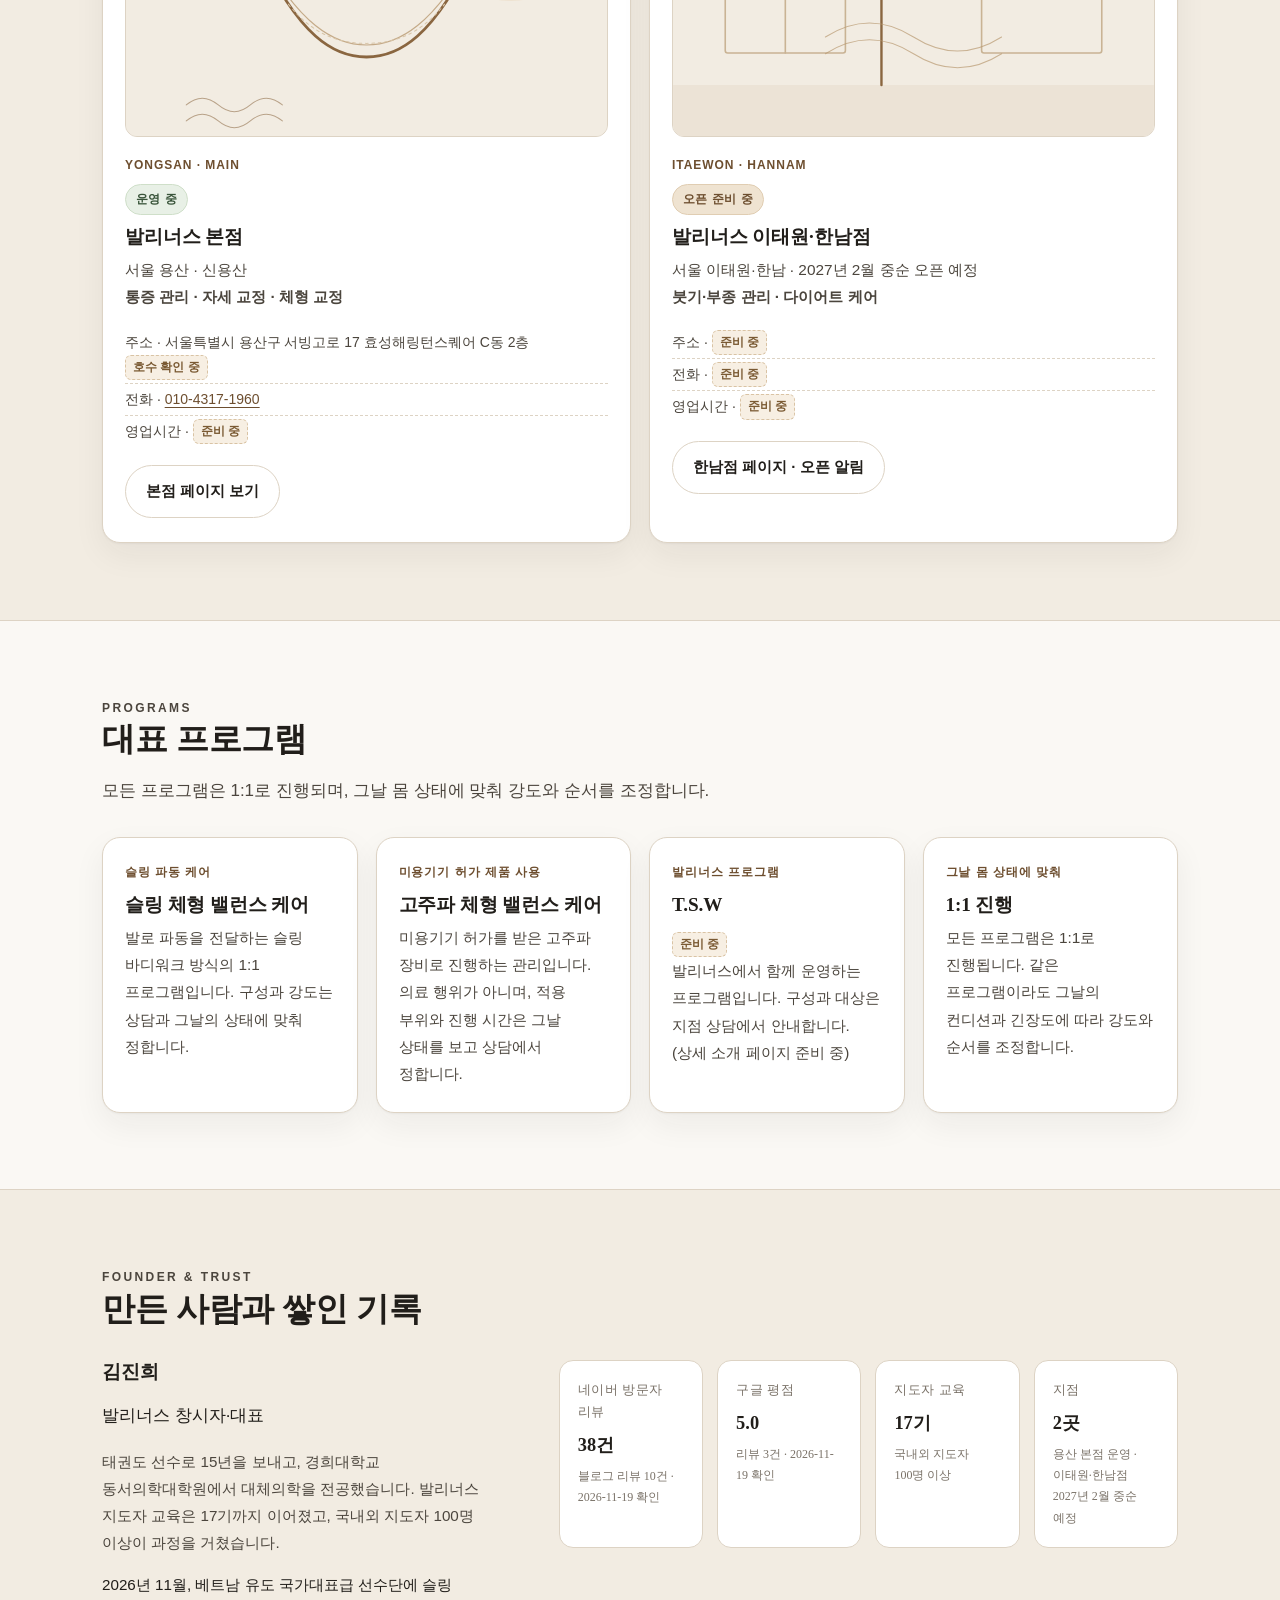
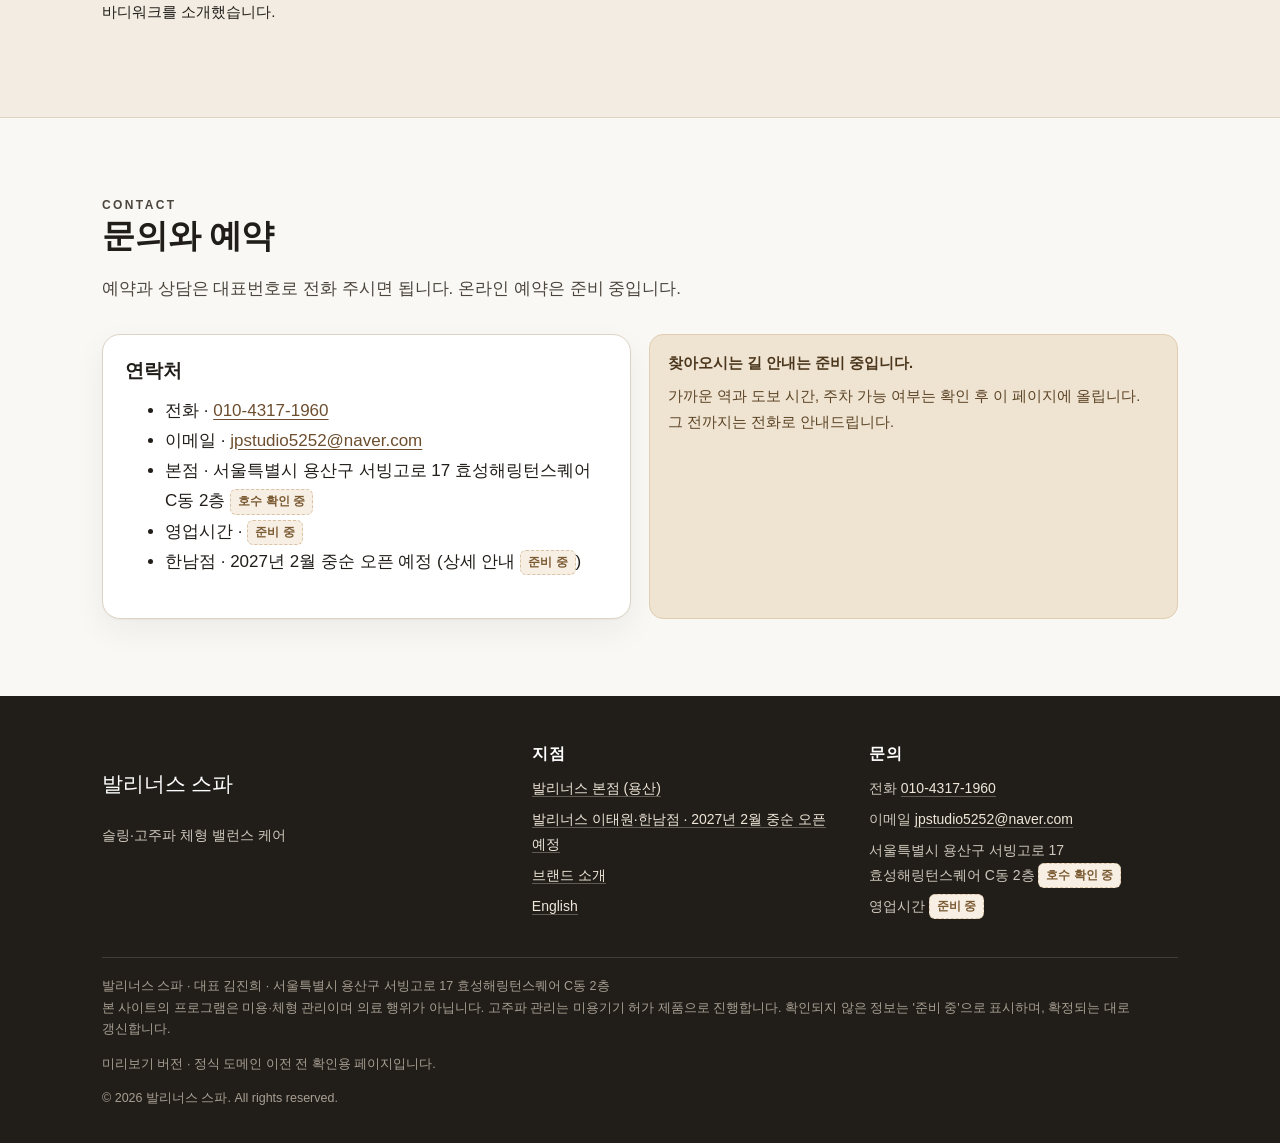
==== commit eca22152: "대표번호 교체: 010-3209-3894 → 010-4317-1960 (본문·JSON-LD·llms.txt·OG 이미지)" ====
--- a/index.html
+++ b/index.html
@@ -42,7 +42,7 @@
       },
       "contactPoint": {
         "@type": "ContactPoint",
-        "telephone": "+821032093894",
+        "telephone": "+821043171960",
         "email": "jpstudio5252@naver.com",
         "contactType": "customer service",
         "areaServed": "KR",
@@ -119,7 +119,7 @@
         "addressRegion": "서울특별시",
         "addressCountry": "KR"
       },
-      "telephone": "+821032093894",
+      "telephone": "+821043171960",
       "geo": {
         "@type": "GeoCoordinates",
         "latitude": 37.5258963,
@@ -221,7 +221,7 @@
         "@type": "ServiceChannel",
         "servicePhone": {
           "@type": "ContactPoint",
-          "telephone": "+821032093894"
+          "telephone": "+821043171960"
         }
       }
     },
@@ -242,7 +242,7 @@
         "@type": "ServiceChannel",
         "servicePhone": {
           "@type": "ContactPoint",
-          "telephone": "+821032093894"
+          "telephone": "+821043171960"
         }
       }
     },
@@ -336,7 +336,7 @@
       <p class="branch-position">통증 관리 · 자세 교정 · 체형 교정</p>
       <ul class="branch-meta">
         <li>주소 · 서울특별시 용산구 서빙고로 17 효성해링턴스퀘어 C동 2층 <span class="todo">호수 확인 중</span></li>
-        <li>전화 · <a href="tel:+821032093894">010-3209-3894</a></li>
+        <li>전화 · <a href="tel:+821043171960">010-4317-1960</a></li>
         <li>영업시간 · <span class="todo">준비 중</span></li>
       </ul>
       <div class="card-actions"><a class="btn btn--ghost" href="yongsan/">본점 페이지 보기</a></div>
@@ -393,7 +393,7 @@
     <div class="card">
       <h3>연락처</h3>
       <ul class="branch-meta" style="margin-top:6px">
-        <li>전화 · <a href="tel:+821032093894">010-3209-3894</a></li>
+        <li>전화 · <a href="tel:+821043171960">010-4317-1960</a></li>
         <li>이메일 · <a href="mailto:jpstudio5252@naver.com">jpstudio5252@naver.com</a></li>
         <li>본점 · 서울특별시 용산구 서빙고로 17 효성해링턴스퀘어 C동 2층 <span class="todo">호수 확인 중</span></li>
         <li>영업시간 · <span class="todo">준비 중</span></li>
@@ -427,7 +427,7 @@
       <div>
         <h2>문의</h2>
         <ul>
-          <li>전화 <a href="tel:+821032093894">010-3209-3894</a></li>
+          <li>전화 <a href="tel:+821043171960">010-4317-1960</a></li>
           <li>이메일 <a href="mailto:jpstudio5252@naver.com">jpstudio5252@naver.com</a></li>
           <li>서울특별시 용산구 서빙고로 17 효성해링턴스퀘어 C동 2층 <span class="todo">호수 확인 중</span></li>
           <li>영업시간 <span class="todo">준비 중</span></li>
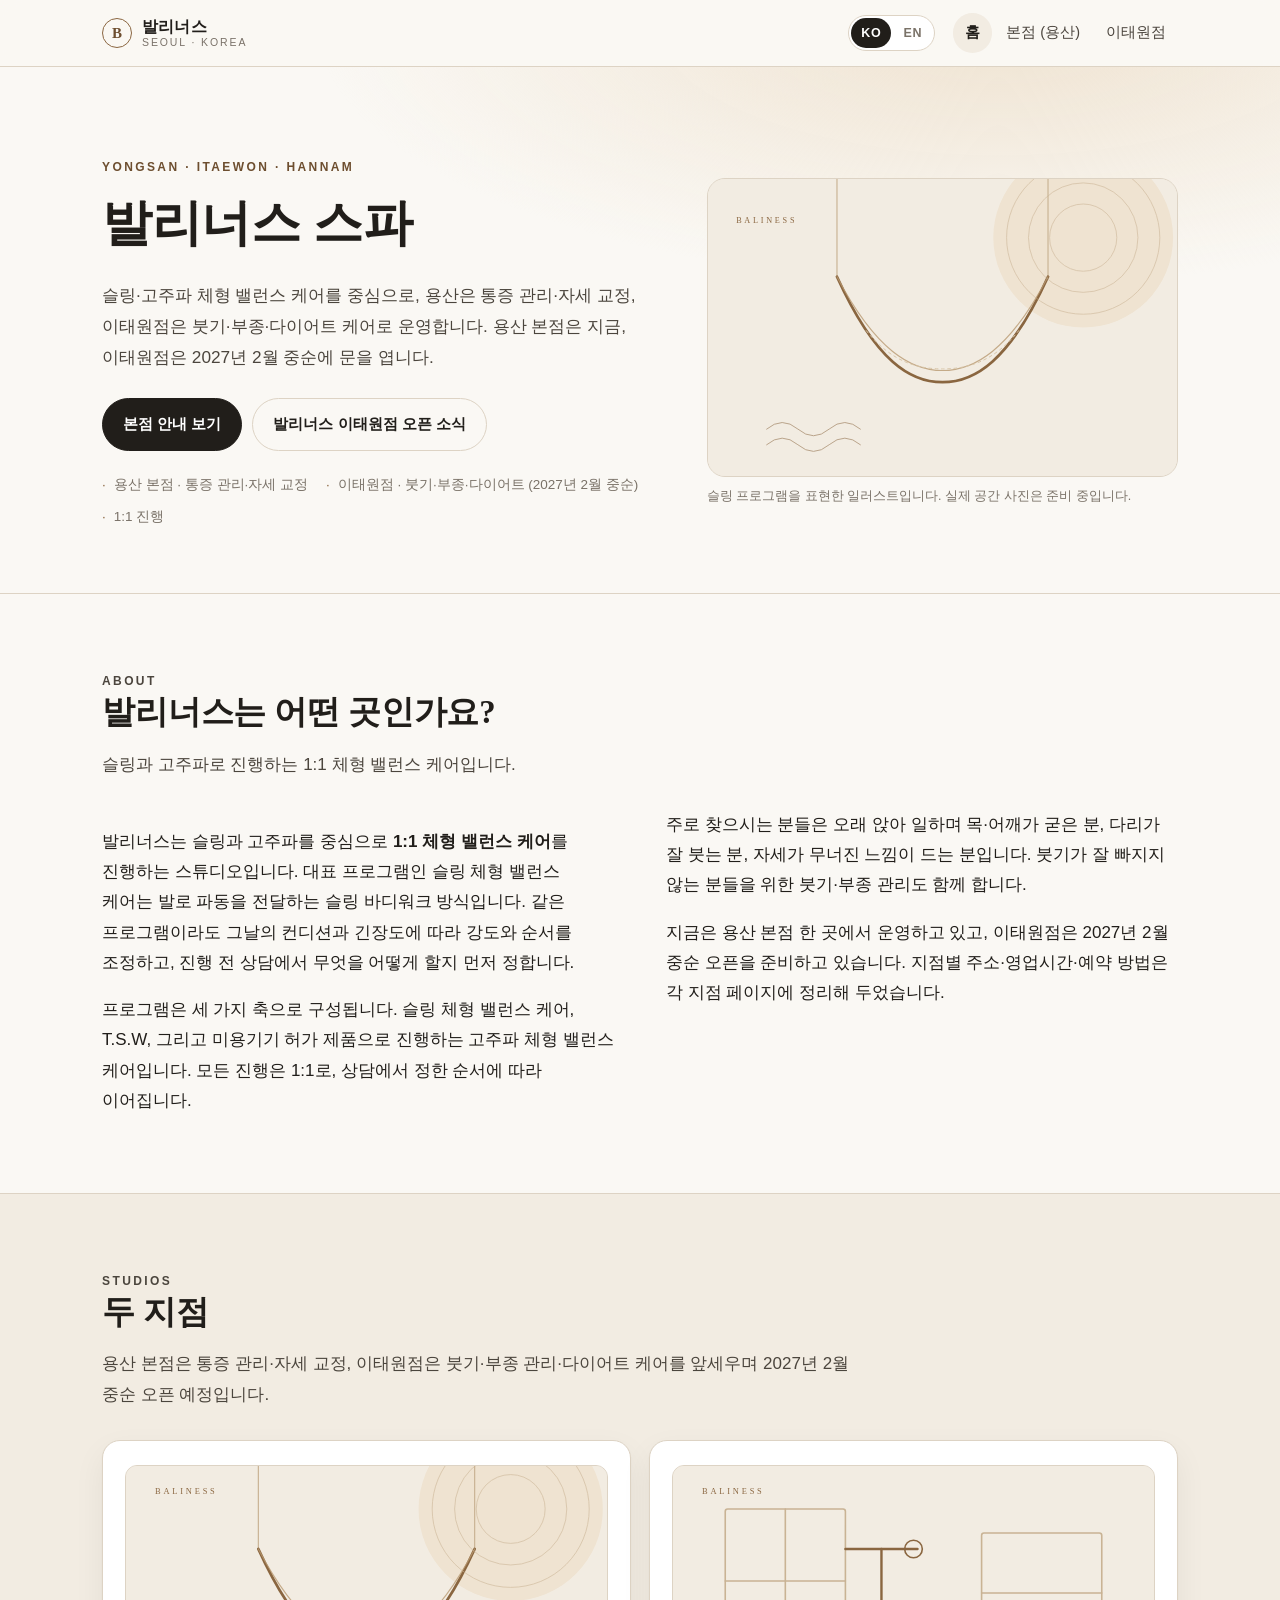
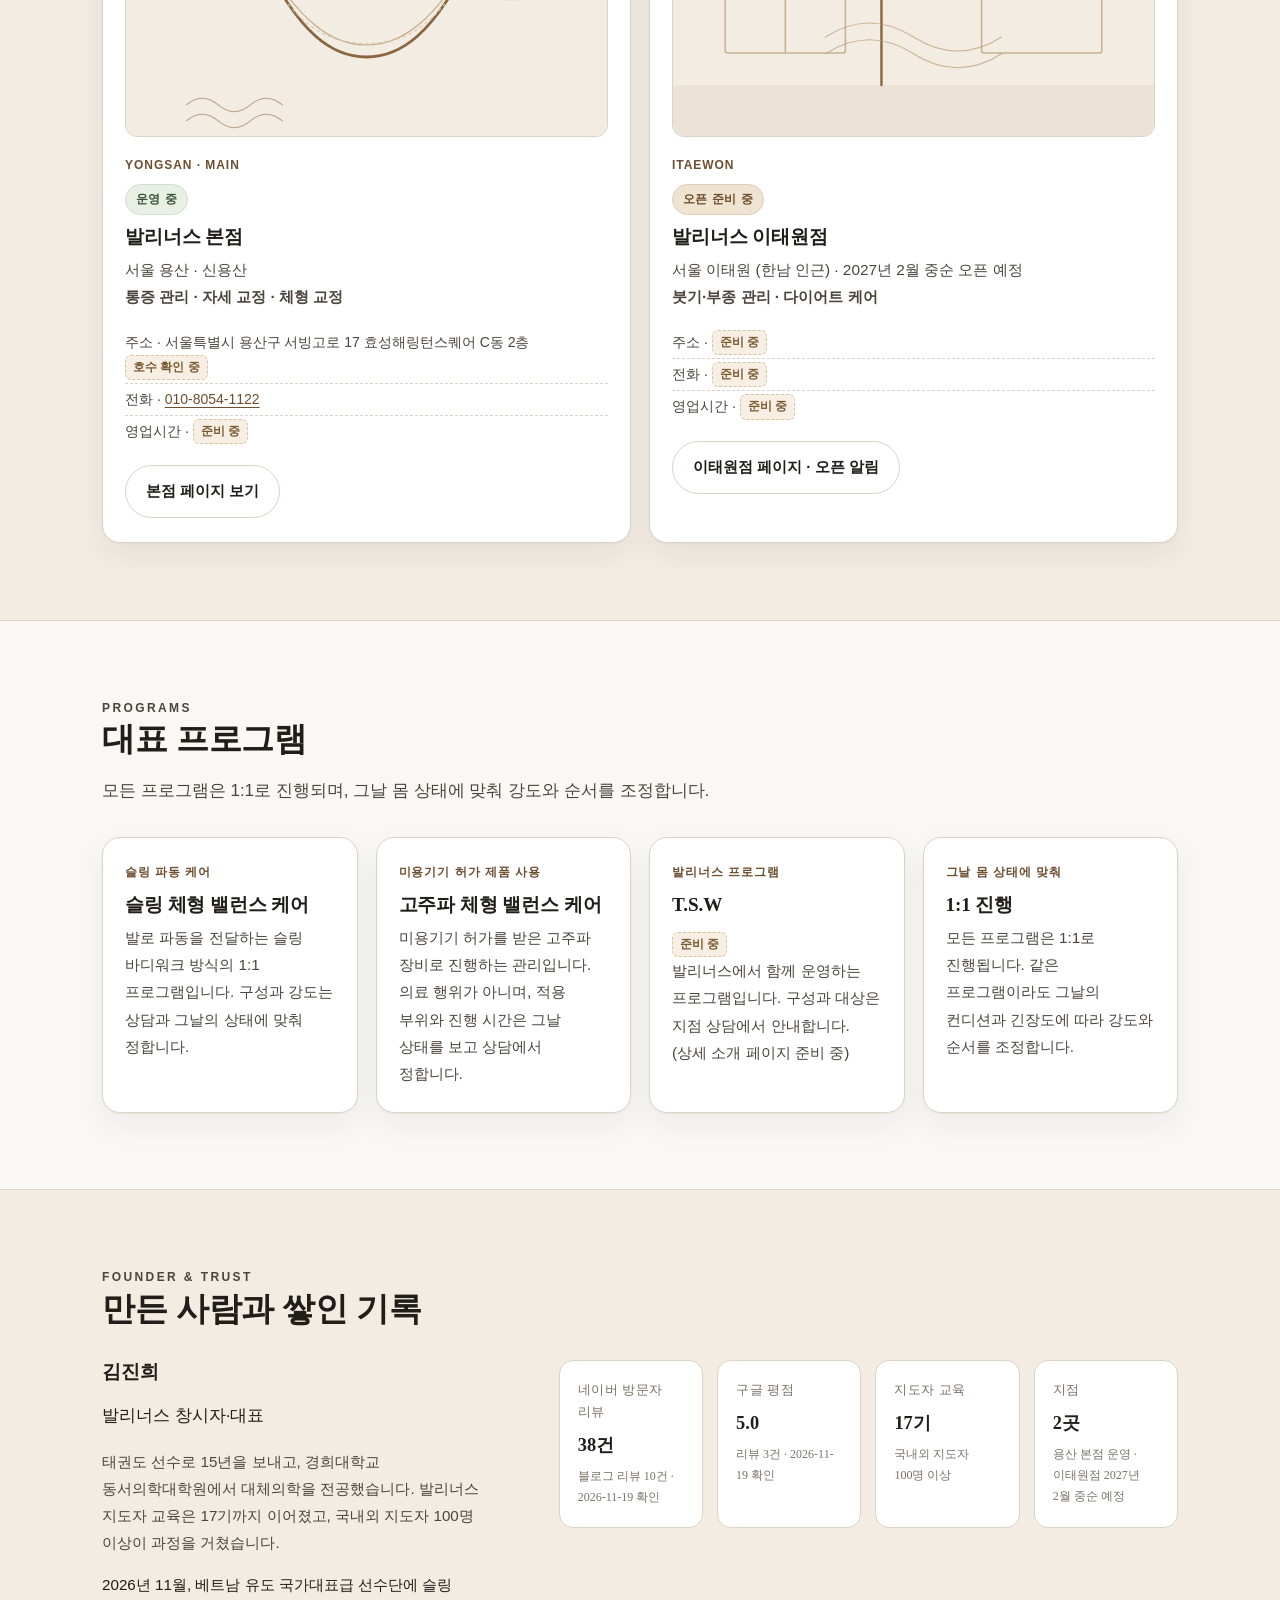
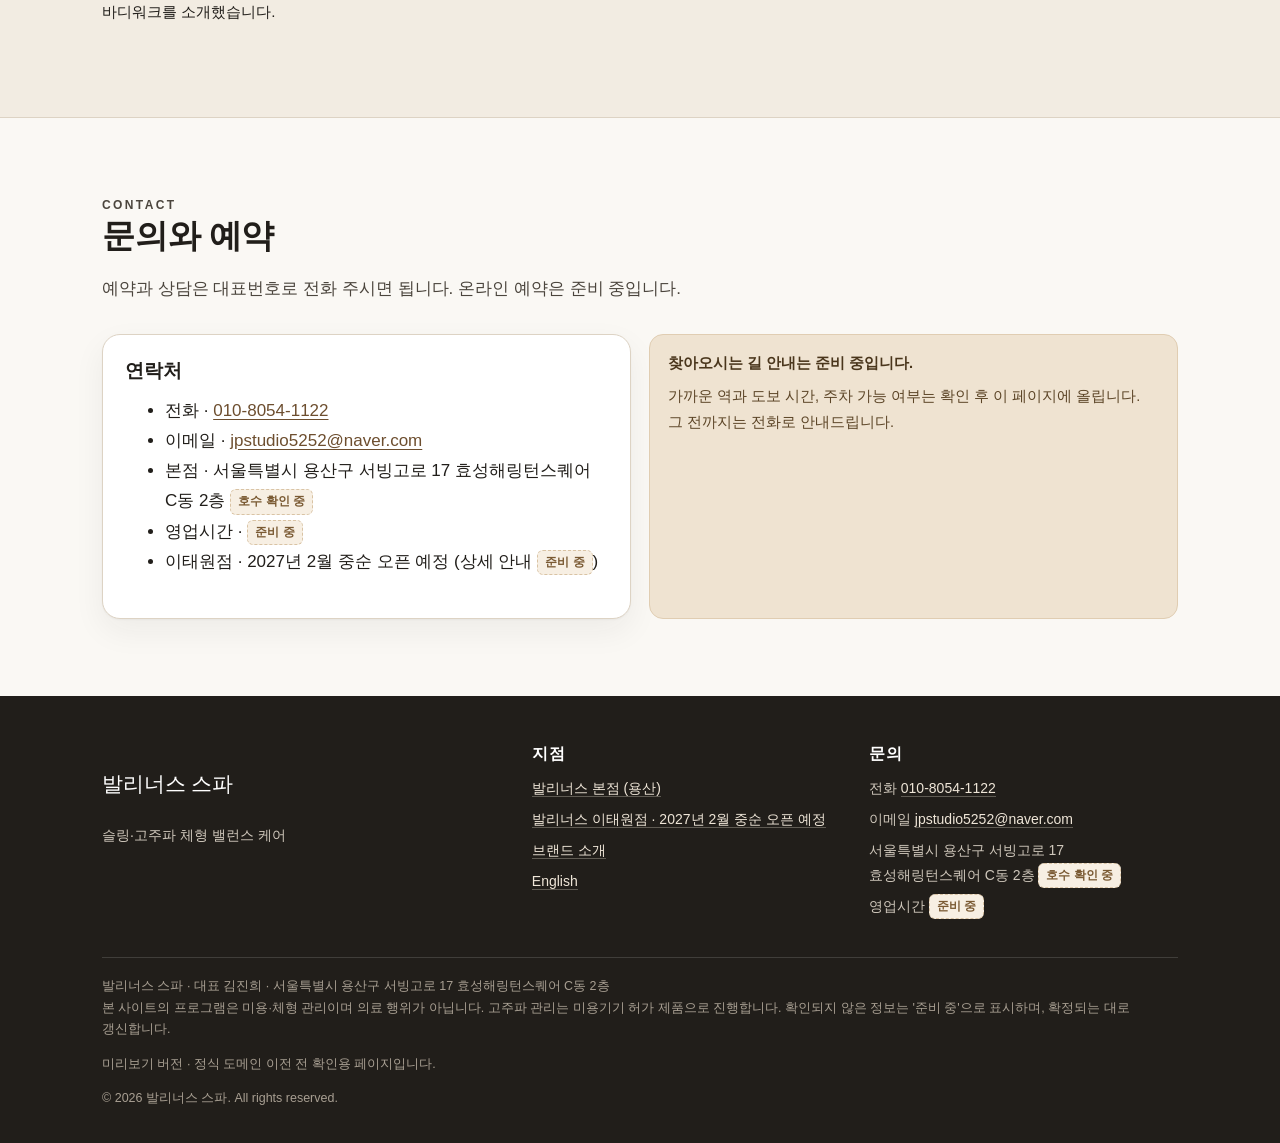
==== commit 14d9f8d1: "본점 번호 010-8054-1122 복원·이태원점 지점명 확정 반영 (본문·JSON-LD·llms.txt·OG)" ====
--- a/index.html
+++ b/index.html
@@ -3,8 +3,8 @@
 <head>
 <meta charset="utf-8">
 <meta name="viewport" content="width=device-width, initial-scale=1">
-<title>발리너스 스파 | 용산 통증·자세 교정 · 이태원·한남 붓기·부종·다이어트 (2027년 2월 오픈)</title>
-<meta name="description" content="슬링·고주파 체형 밸런스 케어. 용산 본점은 통증 관리·자세 교정·체형 교정, 이태원·한남점은 붓기·부종 관리·다이어트 케어 중심으로 2027년 2월 중순 오픈 예정.">
+<title>발리너스 스파 | 용산 통증·자세 교정 · 이태원 붓기·부종·다이어트 (2027년 2월 오픈)</title>
+<meta name="description" content="슬링·고주파 체형 밸런스 케어. 용산 본점은 통증 관리·자세 교정·체형 교정. 이태원점은 이태원·한남 인근에서 붓기·부종 관리·다이어트 케어로 2027년 2월 중순 오픈 예정.">
 <link rel="canonical" href="https://jpstudio5252-eng.github.io/baliness-site/">
 <link rel="alternate" hreflang="ko" href="https://jpstudio5252-eng.github.io/baliness-site/">
 <link rel="alternate" hreflang="en" href="https://jpstudio5252-eng.github.io/baliness-site/en/">
@@ -12,8 +12,8 @@
 <meta name="robots" content="index,follow,max-image-preview:large">
 <meta property="og:type" content="website">
 <meta property="og:site_name" content="발리너스 스파">
-<meta property="og:title" content="발리너스 스파 | 용산 통증·자세 교정 · 이태원·한남 붓기·부종·다이어트 (2027년 2월 오픈)">
-<meta property="og:description" content="슬링·고주파 체형 밸런스 케어. 용산 본점은 통증 관리·자세 교정·체형 교정, 이태원·한남점은 붓기·부종 관리·다이어트 케어 중심으로 2027년 2월 중순 오픈 예정.">
+<meta property="og:title" content="발리너스 스파 | 용산 통증·자세 교정 · 이태원 붓기·부종·다이어트 (2027년 2월 오픈)">
+<meta property="og:description" content="슬링·고주파 체형 밸런스 케어. 용산 본점은 통증 관리·자세 교정·체형 교정. 이태원점은 이태원·한남 인근에서 붓기·부종 관리·다이어트 케어로 2027년 2월 중순 오픈 예정.">
 <meta property="og:url" content="https://jpstudio5252-eng.github.io/baliness-site/">
 <meta property="og:image" content="https://jpstudio5252-eng.github.io/baliness-site/assets/img/og.png">
 <meta property="og:locale" content="ko_KR">
@@ -42,7 +42,7 @@
       },
       "contactPoint": {
         "@type": "ContactPoint",
-        "telephone": "+821043171960",
+        "telephone": "+821080541122",
         "email": "jpstudio5252@naver.com",
         "contactType": "customer service",
         "areaServed": "KR",
@@ -119,7 +119,7 @@
         "addressRegion": "서울특별시",
         "addressCountry": "KR"
       },
-      "telephone": "+821043171960",
+      "telephone": "+821080541122",
       "geo": {
         "@type": "GeoCoordinates",
         "latitude": 37.5258963,
@@ -170,7 +170,7 @@
         "LocalBusiness"
       ],
       "@id": "https://jpstudio5252-eng.github.io/baliness-site/#hannam",
-      "name": "발리너스 이태원·한남점",
+      "name": "발리너스 이태원점",
       "alternateName": [
         "발리너스",
         "발리너스본점",
@@ -198,7 +198,7 @@
           "name": "Hannam"
         }
       ],
-      "description": "발리너스 이태원·한남점. 2027년 2월 중순 오픈 예정. 붓기·부종 관리와 다이어트 케어를 앞세운 지점이며, 서비스는 본점과 같은 슬링·고주파 기반입니다. 주소·전화·영업시간·가격은 확정 후 공지합니다.",
+      "description": "발리너스 이태원점(이태원·한남 인근). 2027년 2월 중순 오픈 예정. 붓기·부종 관리와 다이어트 케어를 앞세운 지점이며, 서비스는 본점과 같은 슬링·고주파 기반입니다. 주소·전화·영업시간·가격은 확정 후 공지합니다.",
       "knowsAbout": [
         "붓기·부종 관리",
         "다이어트 케어"
@@ -221,7 +221,7 @@
         "@type": "ServiceChannel",
         "servicePhone": {
           "@type": "ContactPoint",
-          "telephone": "+821043171960"
+          "telephone": "+821080541122"
         }
       }
     },
@@ -242,7 +242,7 @@
         "@type": "ServiceChannel",
         "servicePhone": {
           "@type": "ContactPoint",
-          "telephone": "+821043171960"
+          "telephone": "+821080541122"
         }
       }
     },
@@ -262,8 +262,8 @@
       "@type": "WebPage",
       "@id": "https://jpstudio5252-eng.github.io/baliness-site/#webpage",
       "url": "https://jpstudio5252-eng.github.io/baliness-site/",
-      "name": "발리너스 스파 | 용산 통증·자세 교정 · 이태원·한남 붓기·부종·다이어트 (2027년 2월 오픈)",
-      "description": "슬링·고주파 체형 밸런스 케어. 용산 본점은 통증 관리·자세 교정·체형 교정, 이태원·한남점은 붓기·부종 관리·다이어트 케어 중심으로 2027년 2월 중순 오픈 예정.",
+      "name": "발리너스 스파 | 용산 통증·자세 교정 · 이태원 붓기·부종·다이어트 (2027년 2월 오픈)",
+      "description": "슬링·고주파 체형 밸런스 케어. 용산 본점은 통증 관리·자세 교정·체형 교정. 이태원점은 이태원·한남 인근에서 붓기·부종 관리·다이어트 케어로 2027년 2월 중순 오픈 예정.",
       "inLanguage": "ko-KR",
       "isPartOf": {
         "@id": "https://jpstudio5252-eng.github.io/baliness-site/#website"
@@ -282,21 +282,21 @@
 </script>
 </head>
 <body>
-<a class="skip-link" href="#main">본문으로 바로가기</a><header class="site-header"><div class="wrap header-inner"><a class="brand" href="./"><span class="brand-mark" aria-hidden="true">B</span><span class="brand-text"><span class="brand-name">발리너스</span><span class="brand-sub">Seoul · Korea</span></span></a><nav class="lang-switch" aria-label="언어 선택"><a href="./" hreflang="ko" aria-current="true" lang="ko">KO</a><a href="en/" hreflang="en" lang="en">EN</a></nav><nav class="site-nav" aria-label="주 메뉴"><a href="./" aria-current="page">홈</a><a href="yongsan/">본점 (용산)</a><a href="hannam/">이태원·한남점</a></nav></div></header>
+<a class="skip-link" href="#main">본문으로 바로가기</a><header class="site-header"><div class="wrap header-inner"><a class="brand" href="./"><span class="brand-mark" aria-hidden="true">B</span><span class="brand-text"><span class="brand-name">발리너스</span><span class="brand-sub">Seoul · Korea</span></span></a><nav class="lang-switch" aria-label="언어 선택"><a href="./" hreflang="ko" aria-current="true" lang="ko">KO</a><a href="en/" hreflang="en" lang="en">EN</a></nav><nav class="site-nav" aria-label="주 메뉴"><a href="./" aria-current="page">홈</a><a href="yongsan/">본점 (용산)</a><a href="hannam/">이태원점</a></nav></div></header>
 <main id="main">
 
 <div class="hero"><div class="wrap hero-grid">
   <div>
     <p class="eyebrow">Yongsan · Itaewon · Hannam</p>
     <h1>발리너스 스파</h1>
-    <p class="lede">슬링·고주파 체형 밸런스 케어를 중심으로, 용산은 통증 관리·자세 교정, 이태원·한남은 붓기·부종·다이어트 케어로 운영합니다. 용산 본점은 지금, 한남점은 2027년 2월 중순에 문을 엽니다.</p>
+    <p class="lede">슬링·고주파 체형 밸런스 케어를 중심으로, 용산은 통증 관리·자세 교정, 이태원점은 붓기·부종·다이어트 케어로 운영합니다. 용산 본점은 지금, 이태원점은 2027년 2월 중순에 문을 엽니다.</p>
     <div class="hero-actions">
       <a class="btn" href="yongsan/">본점 안내 보기</a>
-      <a class="btn btn--ghost" href="hannam/">발리너스 이태원·한남점 오픈 소식</a>
+      <a class="btn btn--ghost" href="hannam/">발리너스 이태원점 오픈 소식</a>
     </div>
     <ul class="hero-meta">
       <li>용산 본점 · 통증 관리·자세 교정</li>
-      <li>이태원·한남점 · 붓기·부종·다이어트 (2027년 2월 중순)</li>
+      <li>이태원점 · 붓기·부종·다이어트 (2027년 2월 중순)</li>
       <li>1:1 진행</li>
     </ul>
   </div>
@@ -316,7 +316,7 @@
     <p>발리너스는 슬링과 고주파를 중심으로 <strong>1:1 체형 밸런스 케어</strong>를 진행하는 스튜디오입니다. 대표 프로그램인 슬링 체형 밸런스 케어는 발로 파동을 전달하는 슬링 바디워크 방식입니다. 같은 프로그램이라도 그날의 컨디션과 긴장도에 따라 강도와 순서를 조정하고, 진행 전 상담에서 무엇을 어떻게 할지 먼저 정합니다.</p>
     <p>프로그램은 세 가지 축으로 구성됩니다. 슬링 체형 밸런스 케어, T.S.W, 그리고 미용기기 허가 제품으로 진행하는 고주파 체형 밸런스 케어입니다. 모든 진행은 1:1로, 상담에서 정한 순서에 따라 이어집니다.</p>
     <p>주로 찾으시는 분들은 오래 앉아 일하며 목·어깨가 굳은 분, 다리가 잘 붓는 분, 자세가 무너진 느낌이 드는 분입니다. 붓기가 잘 빠지지 않는 분들을 위한 붓기·부종 관리도 함께 합니다.</p>
-    <p>지금은 용산 본점 한 곳에서 운영하고 있고, 이태원·한남점은 2027년 2월 중순 오픈을 준비하고 있습니다. 지점별 주소·영업시간·예약 방법은 각 지점 페이지에 정리해 두었습니다.</p>
+    <p>지금은 용산 본점 한 곳에서 운영하고 있고, 이태원점은 2027년 2월 중순 오픈을 준비하고 있습니다. 지점별 주소·영업시간·예약 방법은 각 지점 페이지에 정리해 두었습니다.</p>
   </div>
 </div></section>
 
@@ -324,7 +324,7 @@
   <div class="section-head">
     <p class="eyebrow">Studios</p>
     <h2>두 지점</h2>
-    <p>용산 본점은 통증 관리·자세 교정, 이태원·한남점은 붓기·부종 관리·다이어트 케어를 앞세웁니다. 한남점은 2027년 2월 중순 오픈 예정입니다.</p>
+    <p>용산 본점은 통증 관리·자세 교정, 이태원점은 붓기·부종 관리·다이어트 케어를 앞세우며 2027년 2월 중순 오픈 예정입니다.</p>
   </div>
   <div class="grid grid--2">
     <article class="card branch-card">
@@ -336,24 +336,24 @@
       <p class="branch-position">통증 관리 · 자세 교정 · 체형 교정</p>
       <ul class="branch-meta">
         <li>주소 · 서울특별시 용산구 서빙고로 17 효성해링턴스퀘어 C동 2층 <span class="todo">호수 확인 중</span></li>
-        <li>전화 · <a href="tel:+821043171960">010-4317-1960</a></li>
+        <li>전화 · <a href="tel:+821080541122">010-8054-1122</a></li>
         <li>영업시간 · <span class="todo">준비 중</span></li>
       </ul>
       <div class="card-actions"><a class="btn btn--ghost" href="yongsan/">본점 페이지 보기</a></div>
     </article>
     <article class="card branch-card">
-      <img src="assets/img/space.svg" alt="이태원·한남점의 공간을 선으로 표현한 추상 일러스트" width="1200" height="760">
-      <p class="card-sub">Itaewon · Hannam</p>
+      <img src="assets/img/space.svg" alt="이태원점의 공간을 선으로 표현한 추상 일러스트" width="1200" height="760">
+      <p class="card-sub">Itaewon</p>
       <p class="card-sub" style="margin-top:-2px"><span class="status status--soon">오픈 준비 중</span></p>
-    <h3>발리너스 이태원·한남점</h3>
-      <p>서울 이태원·한남 · 2027년 2월 중순 오픈 예정</p>
+    <h3>발리너스 이태원점</h3>
+      <p>서울 이태원 (한남 인근) · 2027년 2월 중순 오픈 예정</p>
       <p class="branch-position">붓기·부종 관리 · 다이어트 케어</p>
       <ul class="branch-meta">
         <li>주소 · <span class="todo">준비 중</span></li>
         <li>전화 · <span class="todo">준비 중</span></li>
         <li>영업시간 · <span class="todo">준비 중</span></li>
       </ul>
-      <div class="card-actions"><a class="btn btn--ghost" href="hannam/">한남점 페이지 · 오픈 알림</a></div>
+      <div class="card-actions"><a class="btn btn--ghost" href="hannam/">이태원점 페이지 · 오픈 알림</a></div>
     </article>
   </div>
 </div></section>
@@ -379,7 +379,7 @@
       <p class="lede" style="font-size:.95rem">태권도 선수로 15년을 보내고, 경희대학교 동서의학대학원에서 대체의학을 전공했습니다. 발리너스 지도자 교육은 17기까지 이어졌고, 국내외 지도자 100명 이상이 과정을 거쳤습니다.</p>
       <p style="font-size:.95rem">2026년 11월, 베트남 유도 국가대표급 선수단에 슬링 바디워크를 소개했습니다.</p>
     </div>
-    <div><dl class="facts"><div class="fact"><dt>네이버 방문자 리뷰</dt><dd>38건<small>블로그 리뷰 10건 · 2026-11-19 확인</small></dd></div><div class="fact"><dt>구글 평점</dt><dd>5.0<small>리뷰 3건 · 2026-11-19 확인</small></dd></div><div class="fact"><dt>지도자 교육</dt><dd>17기<small>국내외 지도자 100명 이상</small></dd></div><div class="fact"><dt>지점</dt><dd>2곳<small>용산 본점 운영 · 이태원·한남점 2027년 2월 중순 예정</small></dd></div></dl></div>
+    <div><dl class="facts"><div class="fact"><dt>네이버 방문자 리뷰</dt><dd>38건<small>블로그 리뷰 10건 · 2026-11-19 확인</small></dd></div><div class="fact"><dt>구글 평점</dt><dd>5.0<small>리뷰 3건 · 2026-11-19 확인</small></dd></div><div class="fact"><dt>지도자 교육</dt><dd>17기<small>국내외 지도자 100명 이상</small></dd></div><div class="fact"><dt>지점</dt><dd>2곳<small>용산 본점 운영 · 이태원점 2027년 2월 중순 예정</small></dd></div></dl></div>
   </div>
 </div></section>
 
@@ -393,11 +393,11 @@
     <div class="card">
       <h3>연락처</h3>
       <ul class="branch-meta" style="margin-top:6px">
-        <li>전화 · <a href="tel:+821043171960">010-4317-1960</a></li>
+        <li>전화 · <a href="tel:+821080541122">010-8054-1122</a></li>
         <li>이메일 · <a href="mailto:jpstudio5252@naver.com">jpstudio5252@naver.com</a></li>
         <li>본점 · 서울특별시 용산구 서빙고로 17 효성해링턴스퀘어 C동 2층 <span class="todo">호수 확인 중</span></li>
         <li>영업시간 · <span class="todo">준비 중</span></li>
-        <li>한남점 · 2027년 2월 중순 오픈 예정 (상세 안내 <span class="todo">준비 중</span>)</li>
+        <li>이태원점 · 2027년 2월 중순 오픈 예정 (상세 안내 <span class="todo">준비 중</span>)</li>
       </ul>
     </div>
     <div class="notice">
@@ -419,7 +419,7 @@
         <h2>지점</h2>
         <ul>
           <li><a href="yongsan/">발리너스 본점 (용산)</a></li>
-          <li><a href="hannam/">발리너스 이태원·한남점 · 2027년 2월 중순 오픈 예정</a></li>
+          <li><a href="hannam/">발리너스 이태원점 · 2027년 2월 중순 오픈 예정</a></li>
           <li><a href="./">브랜드 소개</a></li>
           <li><a href="en/" lang="en" hreflang="en">English</a></li>
         </ul>
@@ -427,7 +427,7 @@
       <div>
         <h2>문의</h2>
         <ul>
-          <li>전화 <a href="tel:+821043171960">010-4317-1960</a></li>
+          <li>전화 <a href="tel:+821080541122">010-8054-1122</a></li>
           <li>이메일 <a href="mailto:jpstudio5252@naver.com">jpstudio5252@naver.com</a></li>
           <li>서울특별시 용산구 서빙고로 17 효성해링턴스퀘어 C동 2층 <span class="todo">호수 확인 중</span></li>
           <li>영업시간 <span class="todo">준비 중</span></li>
